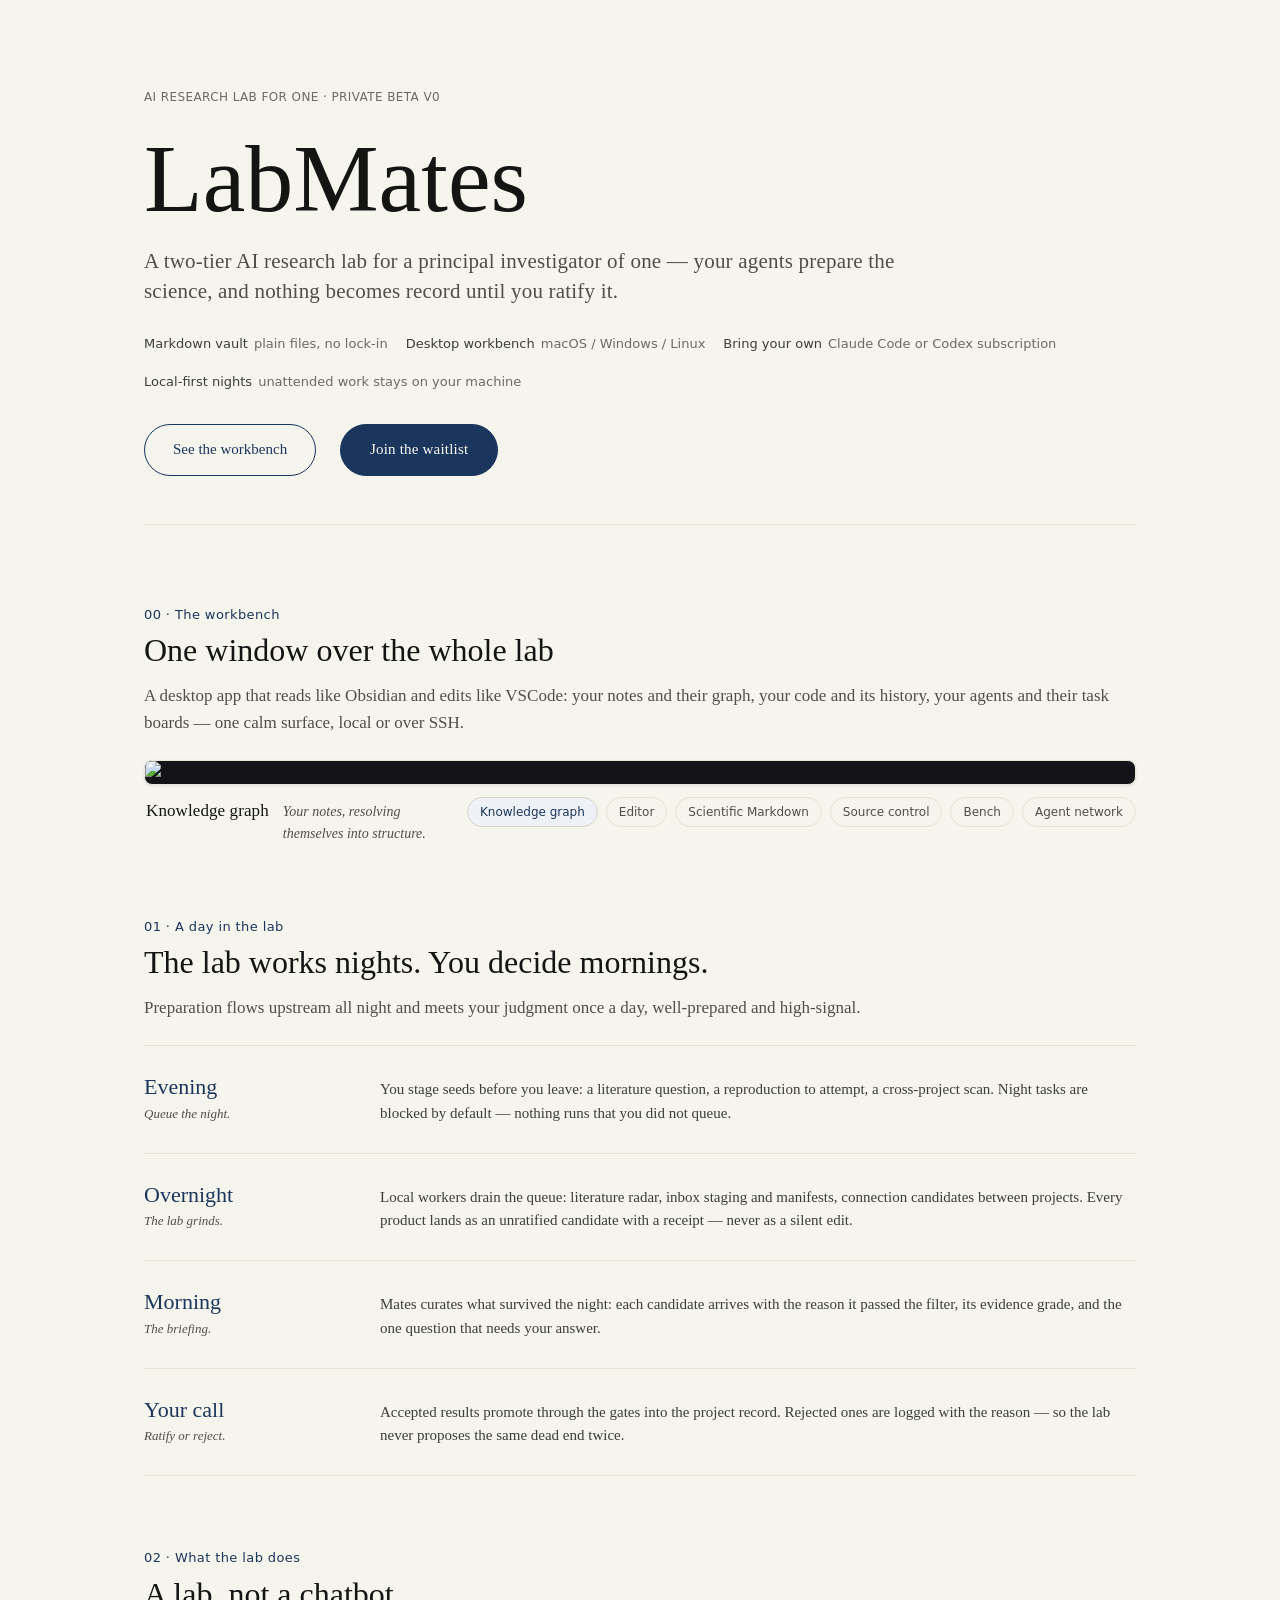
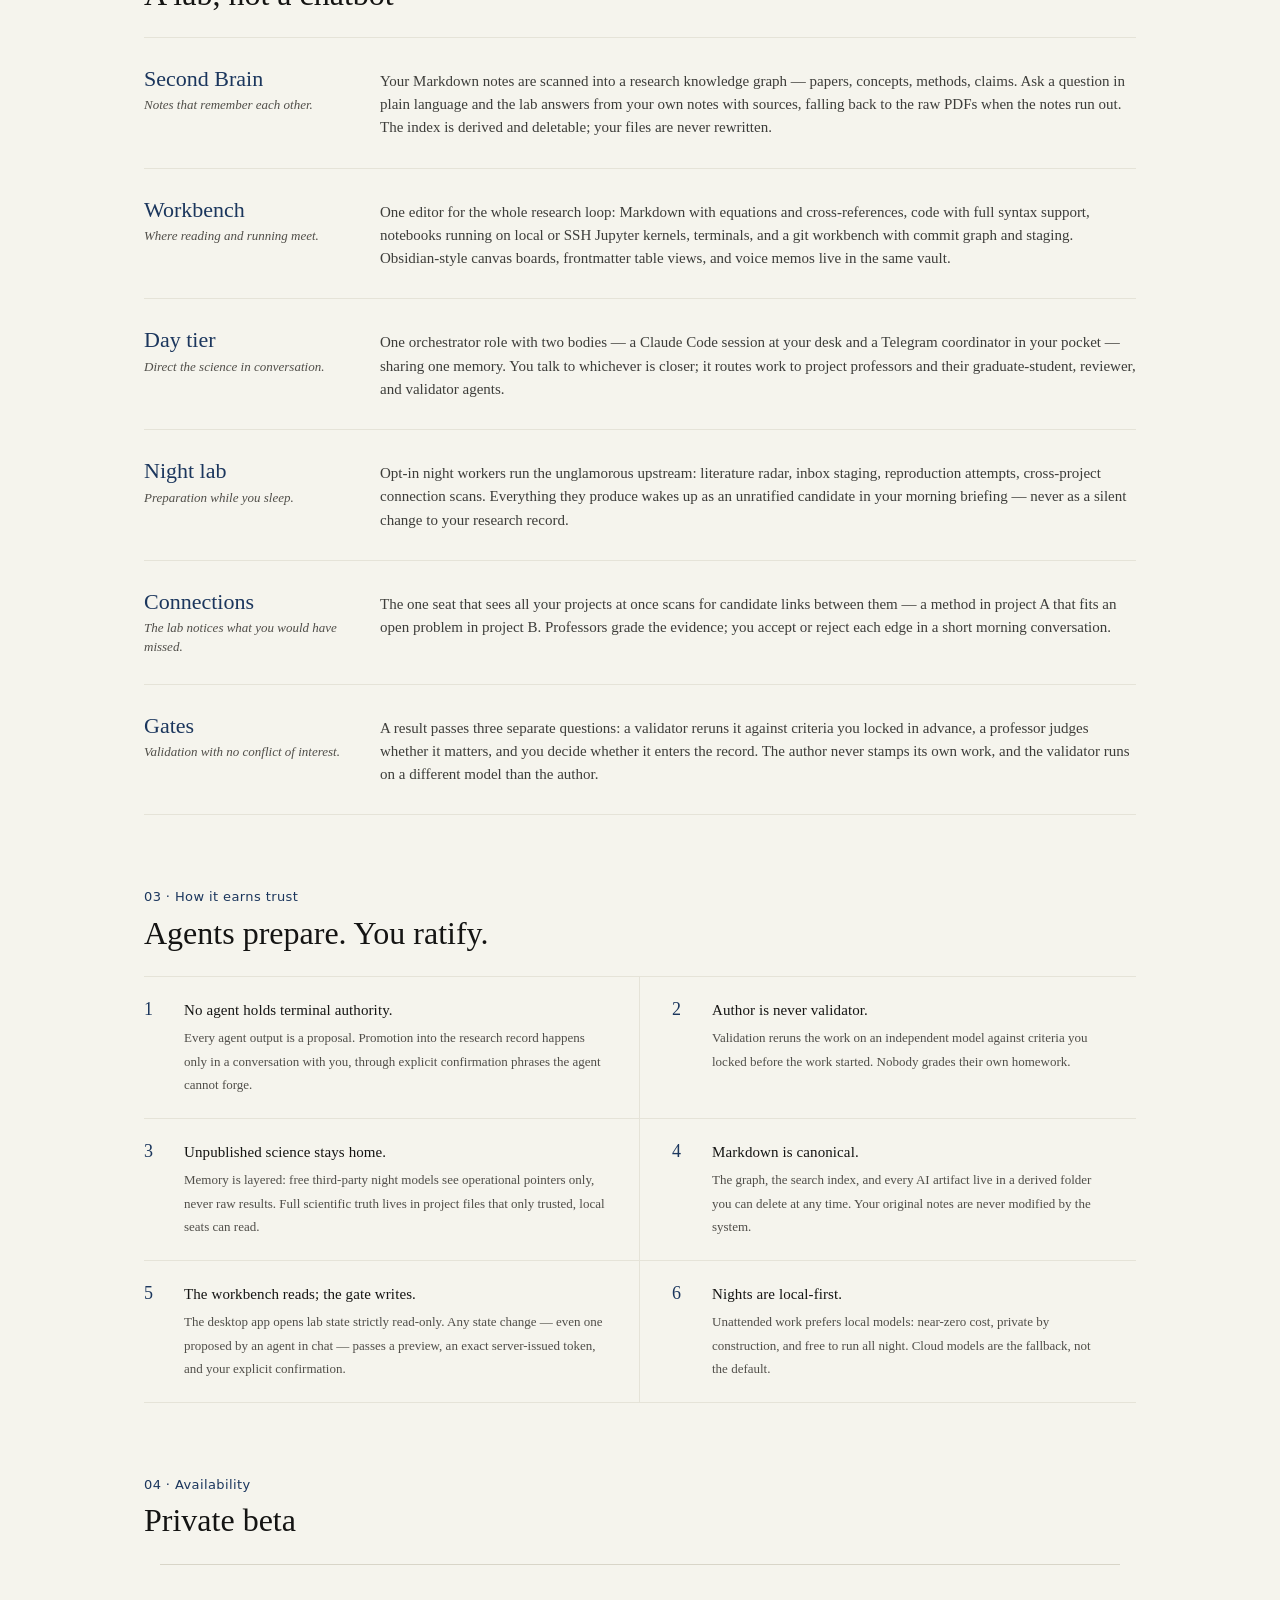
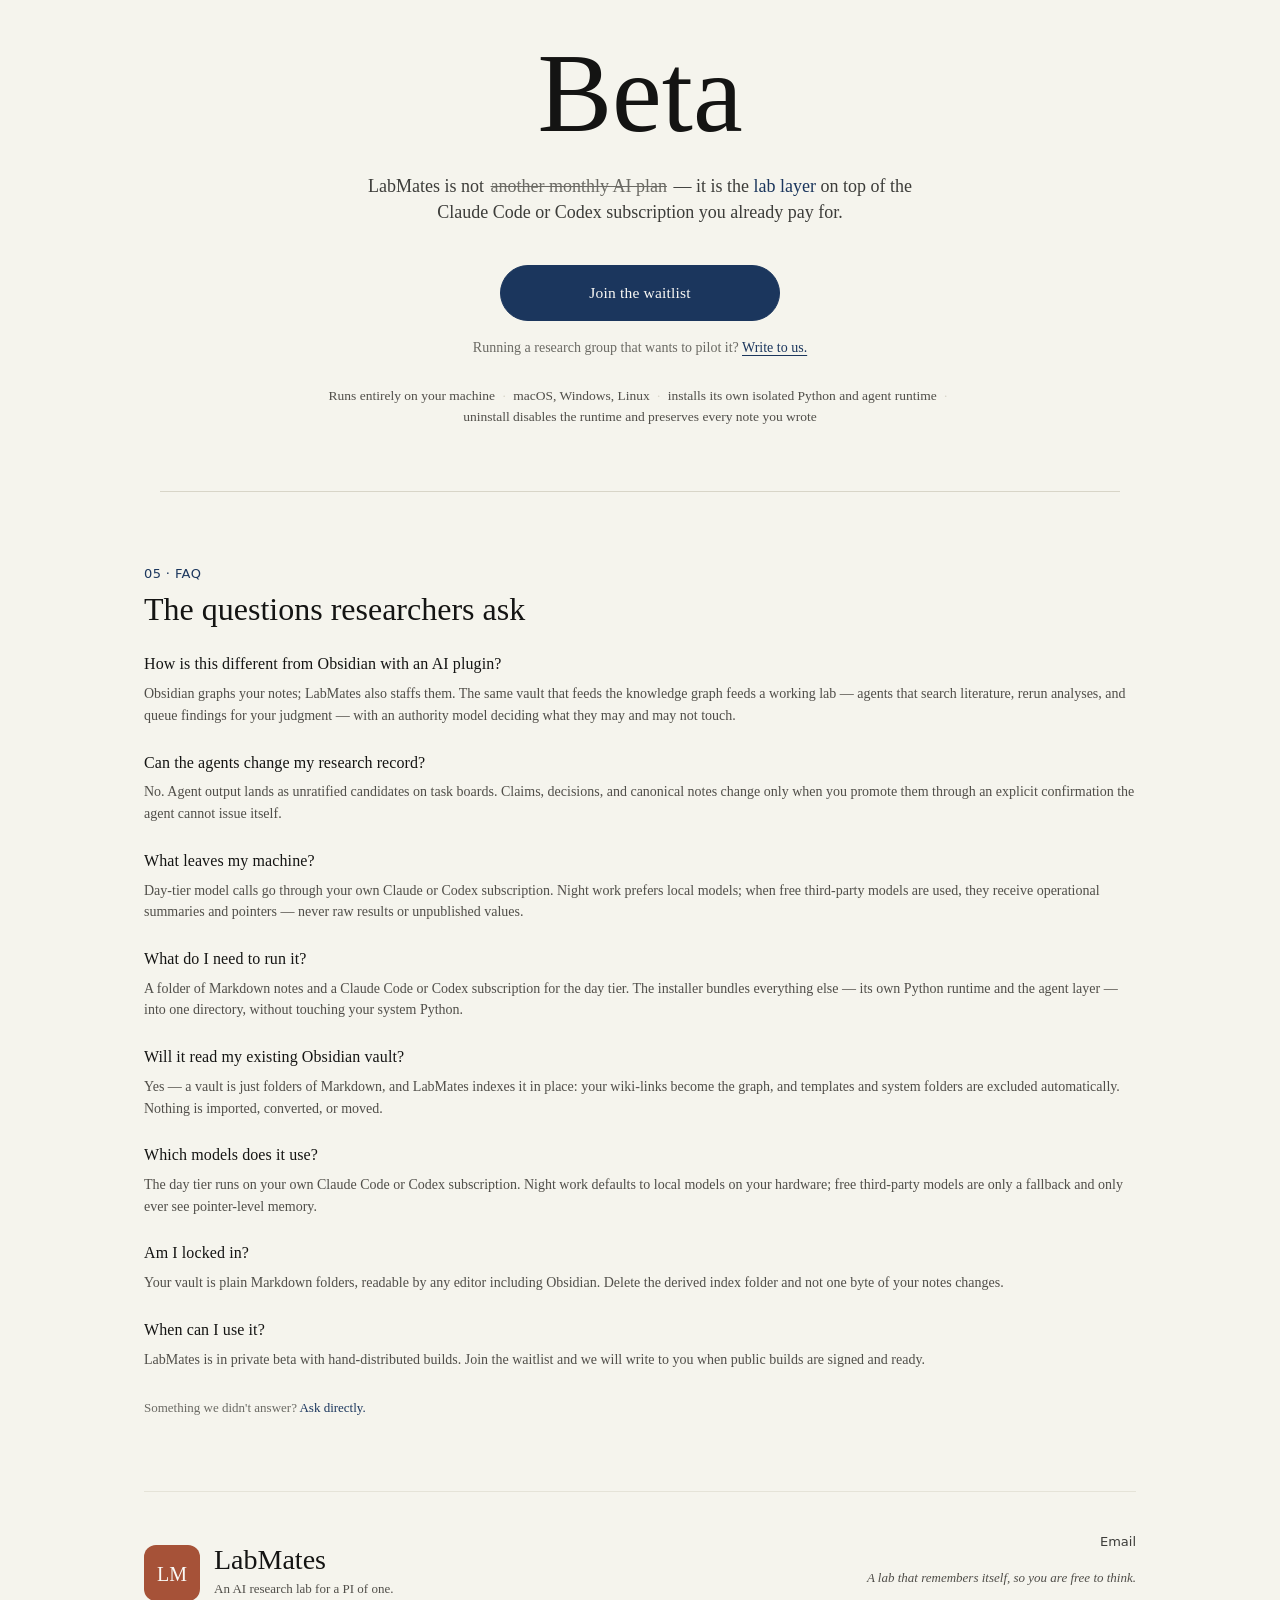
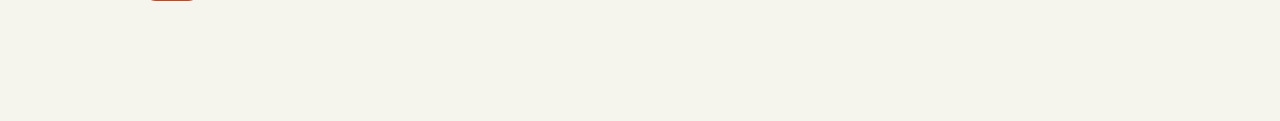
==== index.html @ 120d8f6a "add day-in-the-lab section, scientific markdown panel, FAQ pairs, llms.txt" ====
<!DOCTYPE html>
<!-- ==================================================================
     LANDING PAGE · English · parchment design system
     LabMates — AI research lab for a PI of one · private beta waitlist
     Sections: Hero · Gallery · Features · Principles · Availability · FAQ · Footer
     Static file. Deployed via GitHub Pages from the public repo
     kisbi3/labmates-site (see site/README.md for the sync commands).
     ================================================================== -->
<html lang="en">
<head>
<meta charset="utf-8">
<title>LabMates · An AI research lab for a PI of one</title>
<meta name="viewport" content="width=device-width, initial-scale=1">
<meta name="description" content="LabMates turns your Markdown notes into a research knowledge graph and staffs it with AI labmates — agents prepare the science day and night, and nothing becomes record until you ratify it.">
<meta property="og:title" content="LabMates · An AI research lab for a PI of one">
<meta property="og:description" content="Your notes become a knowledge graph; AI agents prepare literature, connections, and reproductions overnight. You ratify what counts.">
<meta property="og:type" content="website">
<meta property="og:url" content="https://kisbi3.github.io/labmates-site/">
<meta property="og:image" content="https://kisbi3.github.io/labmates-site/assets/graph.png">
<link rel="canonical" href="https://kisbi3.github.io/labmates-site/">
<link rel="alternate" type="text/plain" href="https://kisbi3.github.io/labmates-site/llms.txt">
<meta name="twitter:card" content="summary_large_image">
<meta name="twitter:image" content="https://kisbi3.github.io/labmates-site/assets/graph.png">
<meta name="twitter:title" content="LabMates · An AI research lab for a PI of one">
<meta name="twitter:description" content="Your notes become a knowledge graph; AI agents prepare literature, connections, and reproductions overnight. You ratify what counts.">
<link rel="icon" type="image/svg+xml" href="data:image/svg+xml,%3Csvg xmlns='http://www.w3.org/2000/svg' viewBox='0 0 32 32'%3E%3Crect width='32' height='32' rx='7' fill='%23A65238'/%3E%3Ctext x='16' y='21.5' font-family='Georgia,serif' font-size='13' fill='%23faf9f5' text-anchor='middle'%3ELM%3C/text%3E%3C/svg%3E">
<script type="application/ld+json">
{
  "@context": "https://schema.org",
  "@type": "SoftwareApplication",
  "name": "LabMates",
  "applicationCategory": "ResearchApplication",
  "operatingSystem": "macOS, Windows, Linux",
  "description": "A two-tier AI research lab for a single principal investigator: a Markdown research knowledge graph, a desktop workbench, and day/night agent tiers whose output stays unratified until the PI promotes it."
}
</script>
<style>
/* ========== Tokens ========== */

:root {
  --parchment:    #f5f4ed;
  --ivory:        #faf9f5;
  --warm-sand:    #e8e6dc;

  --brand:        #1B365D;
  --brand-light:  #2D5A8A;
  --brand-tint:   #EEF2F7;

  --near-black:   #141413;
  --dark-warm:    #3d3d3a;
  --olive:        #504e49;
  --stone:        #6b6a64;

  --border:       #e8e6dc;
  --border-soft:  #e5e3d8;
  --line:         #d8d5c8;

  --serif: Charter, Georgia, Palatino,
           "Times New Roman", serif;
  --sans:  var(--serif);
  --mono:  "JetBrains Mono", "Fira Code", "SF Mono",
           Consolas, Monaco, monospace;
  --latin-ui: system-ui, -apple-system, "Segoe UI", sans-serif;

  --shot-bg: #141318;
}

* { box-sizing: border-box; }
html, body { margin: 0; padding: 0; }

body {
  background: var(--parchment);
  color: var(--near-black);
  font-family: var(--serif);
  font-size: 15px;
  line-height: 1.55;
  letter-spacing: 0;
  -webkit-font-smoothing: antialiased;
  -moz-osx-font-smoothing: grayscale;
}

a {
  color: var(--brand);
  text-decoration: none;
  transition: color 0.15s;
}
a:hover { color: var(--brand-light); }

.page {
  max-width: 1120px;
  margin: 0 auto;
  padding: 88px 64px 120px;
}

/* ========== Buttons ========== */

.btn-primary {
  display: inline-flex;
  align-items: center;
  justify-content: center;
  gap: 8px;
  background: var(--brand);
  color: var(--ivory);
  font-family: var(--serif);
  font-weight: 500;
  font-size: 15px;
  letter-spacing: 0.2px;
  padding: 13px 28px;
  border-radius: 999px;
  border: 1.5px solid var(--brand);
  transition: background 0.15s, border-color 0.15s, transform 0.15s;
  cursor: pointer;
  min-width: 158px;
}
.btn-primary:hover {
  background: var(--brand-light);
  border-color: var(--brand-light);
  color: var(--ivory);
  transform: translateY(-1px);
}

.btn-ghost {
  display: inline-flex;
  align-items: center;
  justify-content: center;
  gap: 6px;
  font-family: var(--serif);
  font-weight: 500;
  font-size: 15px;
  color: var(--brand);
  background: transparent;
  padding: 13px 28px;
  border-radius: 999px;
  border: 1.5px solid var(--brand);
  transition: background 0.15s, color 0.15s, transform 0.15s;
  cursor: pointer;
  min-width: 158px;
}
.btn-ghost:hover {
  background: var(--brand-tint);
  color: var(--brand);
  transform: translateY(-1px);
}

/* ========== Hero ========== */

.hero {
  padding-bottom: 48px;
  border-bottom: 1px solid var(--border-soft);
  margin-bottom: 80px;
}
.eyebrow {
  display: flex;
  justify-content: space-between;
  align-items: center;
  gap: 8px;
  font-family: var(--latin-ui);
  font-size: 12px;
  font-weight: 500;
  letter-spacing: 0.4px;
  text-transform: uppercase;
  color: var(--stone);
  margin: 0 0 22px;
}
.version-link {
  color: var(--brand);
  font-weight: 600;
}
.version-link:hover { color: var(--brand-light); }

.hero-links {
  display: flex;
  gap: 12px;
  align-items: center;
}
.hero-links a {
  color: var(--stone);
  display: flex;
  align-items: center;
}
.hero-links a:hover { color: var(--dark-warm); }

.hero h1 {
  font-family: var(--serif);
  font-weight: 500;
  font-size: 96px;
  line-height: 1.05;
  letter-spacing: 0;
  margin: 0 0 18px;
  color: var(--near-black);
  opacity: 0;
  transform: translateY(10px);
  filter: blur(6px);
  animation: hero-rise 900ms cubic-bezier(0.16, 1, 0.3, 1) 120ms forwards;
}
@keyframes hero-rise {
  to { opacity: 1; transform: translateY(0); filter: blur(0); }
}

.hero .tagline {
  font-family: var(--serif);
  font-weight: 400;
  font-size: 21px;
  line-height: 1.4;
  color: var(--olive);
  letter-spacing: 0.2px;
  margin: 0 0 28px;
  max-width: 820px;
}

.hero-tokens {
  display: flex;
  flex-wrap: wrap;
  gap: 18px;
  margin: 0 0 32px;
  font-family: var(--latin-ui);
  font-size: 13px;
  color: var(--stone);
}
.hero-tokens span {
  display: inline-flex;
  gap: 6px;
  align-items: baseline;
}
.hero-tokens b {
  color: var(--dark-warm);
  font-weight: 500;
}

.hero-cta {
  display: flex;
  align-items: center;
  gap: 24px;
  margin-top: 4px;
}

/* ========== Section primitives ========== */

section { margin-bottom: 72px; }
.section-head { margin-bottom: 24px; }
.section-num {
  font-family: var(--latin-ui);
  font-weight: 400;
  font-size: 13px;
  color: var(--brand);
  letter-spacing: 0.4px;
  margin: 0 0 6px;
}
.section-title {
  font-family: var(--serif);
  font-weight: 500;
  font-size: 32px;
  line-height: 1.2;
  color: var(--near-black);
  margin: 0;
  letter-spacing: 0;
}
.section-lede {
  font-family: var(--serif);
  font-weight: 400;
  font-size: 17px;
  line-height: 1.55;
  color: var(--olive);
  margin: 14px 0 0;
}
.section-versus {
  font-family: var(--serif);
  font-size: 14px;
  color: var(--stone);
  margin: 14px 0 0;
  letter-spacing: 0.1px;
  line-height: 1.55;
}
.section-versus b {
  color: var(--brand);
  font-weight: 500;
}

/* ========== Gallery (interactive screenshot carousel) ========== */

.gallery {
  --enter-from-x: 44px;
  --exit-to-x: -34px;
  --sweep-angle: 100deg;
  --sweep-from: -45%;
  --sweep-to: 65%;
  --caption-shift: -2px;
  display: grid;
  grid-template-columns: minmax(0, 1fr) auto;
  column-gap: 24px;
  align-items: baseline;
  margin: 0;
  padding: 0;
}
.gallery[data-direction="prev"] {
  --enter-from-x: -44px;
  --exit-to-x: 34px;
  --sweep-angle: 260deg;
  --sweep-from: 65%;
  --sweep-to: -45%;
  --caption-shift: 2px;
}

.gallery-frame {
  grid-column: 1 / -1;
  position: relative;
  background: var(--shot-bg);
  border: 1px solid var(--border);
  border-radius: 8px;
  overflow: hidden;
  box-shadow: 0 1px 3px rgba(20, 19, 19, 0.10);
  cursor: ew-resize;
}
.gallery-frame::after {
  content: "";
  position: absolute;
  inset: 0;
  z-index: 4;
  pointer-events: none;
  background: linear-gradient(
    var(--sweep-angle),
    rgba(245, 244, 237, 0) 32%,
    rgba(245, 244, 237, 0.16) 50%,
    rgba(245, 244, 237, 0) 68%
  );
  opacity: 0;
  transform: translate3d(var(--sweep-from), 0, 0);
  transition:
    opacity 540ms ease,
    transform 920ms cubic-bezier(0.22, 1, 0.36, 1);
}
.gallery.is-switching .gallery-frame::after {
  opacity: 1;
  transform: translate3d(var(--sweep-to), 0, 0);
}
.gallery-panel {
  position: absolute;
  inset: 0;
  margin: 0;
  opacity: 0;
  visibility: hidden;
  z-index: 1;
  transform: translate3d(var(--enter-from-x), 0, 0) scale(0.985);
  transition:
    opacity 620ms cubic-bezier(0.22, 1, 0.36, 1),
    transform 880ms cubic-bezier(0.22, 1, 0.36, 1),
    visibility 620ms;
  will-change: opacity, transform;
}
.gallery-panel.is-active {
  opacity: 1;
  visibility: visible;
  position: relative;
  z-index: 2;
  transform: translate3d(0, 0, 0) scale(1);
}
.gallery-panel.was-active {
  opacity: 0;
  visibility: visible;
  position: absolute;
  inset: 0;
  z-index: 3;
  transform: translate3d(var(--exit-to-x), 0, 0) scale(0.985);
  pointer-events: none;
}
.gallery-panel img {
  width: 100%;
  height: auto;
  display: block;
}

.gallery-caption {
  grid-column: 1;
  grid-row: 2;
  min-height: 48px;
  padding: 12px 2px 0;
  display: flex;
  align-items: baseline;
  gap: 14px;
  transition: opacity 420ms ease, transform 520ms cubic-bezier(0.22, 1, 0.36, 1);
}
.gallery.is-switching .gallery-caption {
  opacity: 0.72;
  transform: translate3d(var(--caption-shift), 0, 0);
}
.gallery-caption .title {
  font-family: var(--serif);
  font-weight: 500;
  font-size: 17px;
  color: var(--near-black);
  margin: 0;
  letter-spacing: 0.1px;
  flex: 0 0 auto;
}
.gallery-caption .line {
  font-family: var(--serif);
  font-size: 14px;
  color: var(--olive);
  font-style: italic;
  margin: 0;
}

.gallery-tabs {
  grid-column: 2;
  grid-row: 2;
  display: flex;
  gap: 8px;
  flex-wrap: wrap;
  margin-top: 12px;
  justify-content: flex-end;
}
.gallery-tabs button {
  appearance: none;
  border: 1px solid var(--border-soft);
  border-radius: 999px;
  background: transparent;
  color: var(--olive);
  font-family: var(--latin-ui);
  font-size: 12px;
  line-height: 1;
  padding: 8px 12px;
  cursor: pointer;
  transition: color 0.18s ease, border-color 0.18s ease, background 0.18s ease;
}
.gallery-tabs button:hover {
  color: var(--brand);
  border-color: var(--line);
}
.gallery-tabs button.is-active {
  color: var(--brand);
  background: var(--brand-tint);
  border-color: var(--line);
}

/* ========== Features (two-column definition list) ========== */

.features {
  list-style: none;
  margin: 0;
  padding: 0;
  border-top: 1px solid var(--border-soft);
}
.features li {
  display: grid;
  grid-template-columns: 200px 1fr;
  column-gap: 36px;
  padding: 28px 0;
  border-bottom: 1px solid var(--border-soft);
  align-items: baseline;
}
.features .name {
  font-family: var(--serif);
  font-weight: 500;
  font-size: 22px;
  color: var(--brand);
  margin: 0;
  line-height: 1.2;
}
.features .name small {
  display: block;
  margin-top: 4px;
  font-family: var(--serif);
  font-size: 13px;
  color: var(--olive);
  font-weight: 400;
  font-style: italic;
  line-height: 1.4;
  letter-spacing: 0;
}
.features .what {
  font-family: var(--serif);
  font-size: 15px;
  line-height: 1.55;
  color: var(--dark-warm);
  margin: 0;
}

/* ========== Principles (2-column numbered grid) ========== */

.principles {
  list-style: none;
  margin: 0;
  padding: 0;
  display: grid;
  grid-template-columns: repeat(2, 1fr);
  gap: 0;
  border-top: 1px solid var(--border-soft);
}
.principles li {
  display: grid;
  grid-template-columns: 32px 1fr;
  gap: 8px;
  padding: 22px 28px 22px 0;
  border-bottom: 1px solid var(--border-soft);
  align-items: baseline;
}
.principles li:nth-child(odd) {
  padding-right: 32px;
  border-right: 1px solid var(--border-soft);
}
.principles li:nth-child(even) { padding-left: 32px; }
.principles li:last-child:nth-child(odd) {
  grid-column: 1 / -1;
  border-right: none;
  padding-right: 0;
}
.principles .n {
  font-family: var(--serif);
  font-weight: 500;
  font-size: 18px;
  color: var(--brand);
  line-height: 1;
}
.principles .body b {
  display: block;
  font-family: var(--serif);
  font-weight: 500;
  font-size: 15px;
  color: var(--near-black);
  margin-bottom: 4px;
  letter-spacing: 0.1px;
}
.principles .body span {
  font-size: 13px;
  color: var(--olive);
  line-height: 1.5;
  font-weight: 400;
}

/* ========== Manifesto (brand philosophy paragraph) ========== */

.manifesto {
  font-family: var(--serif);
  font-size: 20px;
  line-height: 1.55;
  letter-spacing: 0.05em;
  color: var(--near-black);
  margin: 0 0 28px;
  font-weight: 400;
}
.manifesto em {
  color: var(--brand);
  font-style: normal;
}

/* ========== Code block (install instructions) ========== */

pre.code {
  background: var(--ivory);
  border: 1px solid var(--border);
  border-radius: 6px;
  padding: 18px 22px;
  font-family: var(--mono);
  font-size: 13.5px;
  line-height: 1.55;
  font-variant-numeric: lining-nums tabular-nums;
  color: var(--near-black);
  overflow-x: auto;
  margin: 0;
}
pre.code .c { color: var(--stone); }
pre.code .k { color: var(--brand); }

/* ========== Metrics (key numbers) ========== */

.metrics {
  display: flex;
  gap: 32px;
  flex-wrap: wrap;
}
.metric {
  display: flex;
  flex-direction: column;
  gap: 4px;
}
.metric-value {
  font-family: var(--serif);
  font-weight: 500;
  font-size: 36px;
  line-height: 1;
  color: var(--near-black);
  font-variant-numeric: lining-nums tabular-nums;
}
.metric-label {
  font-family: var(--latin-ui);
  font-size: 13px;
  color: var(--stone);
}

/* ========== Demo card grid (static showcase) ========== */

.demo-grid {
  display: grid;
  grid-template-columns: repeat(auto-fill, minmax(240px, 1fr));
  gap: 18px;
}
.demo-card {
  border: 1px solid var(--border);
  border-radius: 8px;
  overflow: hidden;
  background: var(--ivory);
  transition: box-shadow 0.2s;
}
.demo-card:hover {
  box-shadow: 0 4px 24px rgba(0,0,0,0.05);
}
.demo-card img {
  width: 100%;
  height: auto;
  display: block;
  border-bottom: 1px solid var(--border);
}
.demo-card .demo-title {
  font-family: var(--serif);
  font-weight: 500;
  font-size: 15px;
  color: var(--near-black);
  margin: 12px 14px 4px;
}
.demo-card .demo-desc {
  font-size: 12px;
  color: var(--olive);
  margin: 0 14px 14px;
  line-height: 1.4;
}

/* ========== Pricing ========== */

.price-card {
  max-width: 960px;
  margin: 0 auto;
  padding: 72px 32px 64px;
  display: flex;
  flex-direction: column;
  align-items: center;
  text-align: center;
  border-top: 1px solid var(--line);
  border-bottom: 1px solid var(--line);
}
.price-amount {
  font-family: var(--serif);
  font-weight: 500;
  font-size: 112px;
  line-height: 1;
  color: var(--near-black);
  margin: 0 0 24px;
  letter-spacing: 0;
}
.price-vs {
  font-family: var(--serif);
  font-size: 18px;
  color: var(--dark-warm);
  margin: 0 0 40px;
  line-height: 1.45;
  max-width: 580px;
}
.price-vs s {
  color: var(--stone);
  text-decoration-thickness: 1px;
  text-decoration-color: var(--stone);
  margin: 0 2px;
}
.price-vs .hl {
  color: var(--brand);
  font-weight: 500;
}
.price-card .btn-primary {
  min-width: 280px;
  padding: 15px 28px;
  font-size: 15.5px;
  justify-content: center;
}
.price-trial {
  font-family: var(--serif);
  font-size: 14px;
  color: var(--stone);
  margin: 16px 0 0;
}
.price-trial a {
  color: var(--brand);
  text-decoration: underline;
  text-underline-offset: 3px;
  text-decoration-thickness: 1px;
}
.price-trial a:hover { color: var(--brand-light); }
.price-terms {
  font-family: var(--serif);
  font-size: 13.5px;
  color: var(--olive);
  margin: 28px 0 0;
  max-width: 640px;
  line-height: 1.5;
  text-align: center;
}
.price-terms .sep {
  color: var(--line);
  margin: 0 4px;
}

/* ========== FAQ ========== */

.faq-pair { margin-bottom: 24px; }
.faq-pair:last-child { margin-bottom: 0; }
.faq dt {
  font-family: var(--serif);
  font-weight: 500;
  font-size: 16px;
  color: var(--near-black);
  margin: 0 0 6px;
  letter-spacing: 0.1px;
}
.faq dd {
  font-family: var(--serif);
  font-size: 14px;
  line-height: 1.55;
  color: var(--olive);
  margin: 0;
}
.faq code {
  font-family: var(--mono);
  font-size: 12px;
  color: var(--brand);
  background: var(--brand-tint);
  padding: 1px 6px;
  border-radius: 3px;
}
.faq-tail {
  font-family: var(--serif);
  font-size: 13px;
  color: var(--stone);
  margin: 28px 0 0;
}
.faq-tail a { color: var(--brand); }

/* ========== Footer ========== */

footer.foot {
  margin-top: 56px;
  padding-top: 40px;
  border-top: 1px solid var(--border-soft);
  display: flex;
  justify-content: space-between;
  align-items: flex-end;
  gap: 48px;
  font-family: var(--serif);
  font-size: 13px;
  color: var(--stone);
}
.foot .mark {
  display: grid;
  grid-template-columns: 56px auto;
  grid-template-rows: auto auto;
  column-gap: 14px;
  align-items: start;
}
.foot .mark img {
  grid-row: 1 / span 2;
  width: 56px;
  height: 56px;
  flex-shrink: 0;
  border-radius: 8px;
  object-fit: cover;
}
.foot .mark .wm-name {
  font-family: var(--serif);
  font-weight: 500;
  font-size: 28px;
  color: var(--near-black);
  line-height: 1.1;
  letter-spacing: 0;
}
.foot .mark .wm-line {
  font-size: 13px;
  color: var(--olive);
  margin-top: 2px;
}
.foot .colophon {
  text-align: right;
  max-width: 480px;
}
.foot .colophon .links {
  font-family: var(--latin-ui);
  color: var(--dark-warm);
  margin-bottom: 16px;
  line-height: 1.55;
}
.foot .colophon .links a {
  color: var(--dark-warm);
}
.foot .colophon .links a:hover { color: var(--brand); }
.foot .colophon .ethos {
  color: var(--olive);
  font-style: italic;
  line-height: 1.55;
  max-width: 360px;
  margin-left: auto;
}

/* ========== Print ========== */

@media print {
  body { background: #f5f4ed; -webkit-print-color-adjust: exact; print-color-adjust: exact; }
  .page { padding: 0; max-width: 100%; }
  section { page-break-inside: auto; margin-bottom: 36px; }
  .hero, .section-head, .demo-card, .price-card, blockquote, pre { break-inside: avoid; page-break-inside: avoid; }
  .gallery-frame::after { display: none; }
}

/* ========== Responsive ========== */

@media (max-width: 880px) {
  .page { padding: 64px 32px 80px; }
  .hero { margin-bottom: 56px; padding-bottom: 32px; }
  .hero h1 { font-size: 64px; letter-spacing: 0; }
  .hero .tagline { font-size: 18px; }

  section { margin-bottom: 56px; }
  .section-title { font-size: 26px; }

  .gallery { grid-template-columns: 1fr; }
  .gallery-caption,
  .gallery-tabs { grid-column: 1; grid-row: auto; }
  .gallery-tabs { gap: 6px; justify-content: flex-start; }
  .gallery-tabs button { padding: 8px 10px; }

  .features li {
    grid-template-columns: 1fr;
    row-gap: 8px;
    padding: 22px 0;
  }

  .principles { grid-template-columns: 1fr; }
  .principles li:nth-child(odd) { border-right: none; padding-right: 0; }
  .principles li:nth-child(even) { padding-left: 0; }

  .price-card { padding: 48px 16px 40px; }
  .price-amount { font-size: 72px; letter-spacing: 0; margin-bottom: 18px; }
  .price-vs { font-size: 16px; margin-bottom: 32px; }
  .price-card .btn-primary { min-width: 240px; }
  .price-terms { font-size: 12.5px; line-height: 1.5; margin-top: 24px; }

  .foot {
    flex-direction: column;
    align-items: flex-start;
    gap: 32px;
    padding-top: 32px;
    margin-top: 48px;
  }
  .foot .colophon { text-align: left; max-width: 100%; }
  .foot .colophon .ethos { margin-left: 0; }
  .foot { align-items: flex-start; }
}

@media (max-width: 480px) {
  .hero h1 { font-size: 56px; }
  .hero .tagline { font-size: 17px; }
  .hero-cta { flex-direction: row; align-items: center; gap: 12px; }
  .btn-primary,
  .btn-ghost { min-width: 0; flex: 1; padding: 13px 16px; justify-content: center; }
  .gallery-caption {
    min-height: auto;
    flex-direction: column;
    align-items: flex-start;
    gap: 4px;
  }
}

@media (prefers-reduced-motion: reduce) {
  .hero h1 { animation: none; opacity: 1; transform: none; filter: none; }
  .gallery-frame::after { display: none; }
  .gallery-panel,
  .gallery-caption { transition: none; transform: none; }
}
</style>
</head>
<body>
<main class="page">

  <!-- ============ Hero ============ -->
  <header class="hero">
    <div class="eyebrow">
      <span>AI research lab for one · Private beta v0</span>
      <span class="hero-links">
      </span>
    </div>

    <h1>LabMates</h1>

    <p class="tagline">A two-tier AI research lab for a principal investigator of one — your agents prepare the science, and nothing becomes record until you ratify it.</p>

    <div class="hero-tokens">
      <span><b>Markdown vault</b> plain files, no lock-in</span>
      <span><b>Desktop workbench</b> macOS / Windows / Linux</span>
      <span><b>Bring your own</b> Claude Code or Codex subscription</span>
      <span><b>Local-first nights</b> unattended work stays on your machine</span>
    </div>

    <div class="hero-cta">
      <a class="btn-ghost" href="#workbench">See the workbench</a>
      <a class="btn-primary" href="mailto:kisbi3@naver.com?subject=LabMates%20waitlist">Join the waitlist</a>
    </div>
  </header>

  <!-- ============ 00 · Gallery ============ -->
  <section id="workbench">
    <div class="section-head">
      <p class="section-num">00 · The workbench</p>
      <h2 class="section-title">One window over the whole lab</h2>
      <p class="section-lede">A desktop app that reads like Obsidian and edits like VSCode: your notes and their graph, your code and its history, your agents and their task boards — one calm surface, local or over SSH.</p>
    </div>

    <div class="gallery" data-gallery>
      <div class="gallery-frame" aria-live="polite">
        <figure class="gallery-panel is-active" data-title="Knowledge graph" data-line="Your notes, resolving themselves into structure.">
          <img src="./assets/graph.png" alt="LabMates knowledge graph: live force-directed graph of research notes with filters and force controls" loading="eager" decoding="async">
        </figure>
        <figure class="gallery-panel" data-title="Editor" data-line="Markdown stays canonical; the prose stays yours." aria-hidden="true">
          <img src="./assets/editor.png" alt="LabMates editor: a project memory note rendered in reading mode beside the vault file tree" loading="lazy" decoding="async">
        </figure>
        <figure class="gallery-panel" data-title="Scientific Markdown" data-line="Equations numbered, references resolved — even inside tables." aria-hidden="true">
          <img src="./assets/math.png" alt="LabMates reading mode: numbered display equations, resolved cross-references, and inline math rendered inside a Markdown table" loading="lazy" decoding="async">
        </figure>
        <figure class="gallery-panel" data-title="Source control" data-line="Every result, versioned beside the note that claims it." aria-hidden="true">
          <img src="./assets/git.png" alt="LabMates source control: commit graph and staged changes beside a Python analysis file in the Monaco editor" loading="lazy" decoding="async">
        </figure>
        <figure class="gallery-panel" data-title="Bench" data-line="Every board, day and night, at a glance." aria-hidden="true">
          <img src="./assets/graph.png" alt="LabMates Bench: all-boards dashboard showing day and night kanban boards with ready, blocked, and done tasks" loading="lazy" decoding="async">
        </figure>
        <figure class="gallery-panel" data-title="Agent network" data-line="Who prepares, who reviews, who validates." aria-hidden="true">
          <img src="./assets/agents.png" alt="LabMates agent network: coordinator, professor, grad, reviewer, and validator roles connected by delegation and validation edges" loading="lazy" decoding="async">
        </figure>
      </div>
      <div class="gallery-caption">
        <p class="title" data-gallery-title></p>
        <p class="line" data-gallery-line></p>
      </div>
      <div class="gallery-tabs" aria-label="Choose a screenshot">
        <button type="button" class="is-active" aria-pressed="true">Knowledge graph</button>
        <button type="button" aria-pressed="false">Editor</button>
        <button type="button" aria-pressed="false">Scientific Markdown</button>
        <button type="button" aria-pressed="false">Source control</button>
        <button type="button" aria-pressed="false">Bench</button>
        <button type="button" aria-pressed="false">Agent network</button>
      </div>
    </div>
  </section>

  <!-- ============ 01 · A day in the lab ============ -->
  <section>
    <div class="section-head">
      <p class="section-num">01 · A day in the lab</p>
      <h2 class="section-title">The lab works nights. You decide mornings.</h2>
      <p class="section-lede">Preparation flows upstream all night and meets your judgment once a day, well-prepared and high-signal.</p>
    </div>

    <ol class="features">
      <li>
        <p class="name">Evening<small>Queue the night.</small></p>
        <p class="what">You stage seeds before you leave: a literature question, a reproduction to attempt, a cross-project scan. Night tasks are blocked by default — nothing runs that you did not queue.</p>
      </li>
      <li>
        <p class="name">Overnight<small>The lab grinds.</small></p>
        <p class="what">Local workers drain the queue: literature radar, inbox staging and manifests, connection candidates between projects. Every product lands as an unratified candidate with a receipt — never as a silent edit.</p>
      </li>
      <li>
        <p class="name">Morning<small>The briefing.</small></p>
        <p class="what">Mates curates what survived the night: each candidate arrives with the reason it passed the filter, its evidence grade, and the one question that needs your answer.</p>
      </li>
      <li>
        <p class="name">Your call<small>Ratify or reject.</small></p>
        <p class="what">Accepted results promote through the gates into the project record. Rejected ones are logged with the reason — so the lab never proposes the same dead end twice.</p>
      </li>
    </ol>
  </section>

  <!-- ============ 02 · Features ============ -->
  <section>
    <div class="section-head">
      <p class="section-num">02 · What the lab does</p>
      <h2 class="section-title">A lab, not a chatbot</h2>
    </div>

    <ol class="features">
      <li>
        <p class="name">Second Brain<small>Notes that remember each other.</small></p>
        <p class="what">Your Markdown notes are scanned into a research knowledge graph — papers, concepts, methods, claims. Ask a question in plain language and the lab answers from your own notes with sources, falling back to the raw PDFs when the notes run out. The index is derived and deletable; your files are never rewritten.</p>
      </li>
      <li>
        <p class="name">Workbench<small>Where reading and running meet.</small></p>
        <p class="what">One editor for the whole research loop: Markdown with equations and cross-references, code with full syntax support, notebooks running on local or SSH Jupyter kernels, terminals, and a git workbench with commit graph and staging. Obsidian-style canvas boards, frontmatter table views, and voice memos live in the same vault.</p>
      </li>
      <li>
        <p class="name">Day tier<small>Direct the science in conversation.</small></p>
        <p class="what">One orchestrator role with two bodies — a Claude Code session at your desk and a Telegram coordinator in your pocket — sharing one memory. You talk to whichever is closer; it routes work to project professors and their graduate-student, reviewer, and validator agents.</p>
      </li>
      <li>
        <p class="name">Night lab<small>Preparation while you sleep.</small></p>
        <p class="what">Opt-in night workers run the unglamorous upstream: literature radar, inbox staging, reproduction attempts, cross-project connection scans. Everything they produce wakes up as an unratified candidate in your morning briefing — never as a silent change to your research record.</p>
      </li>
      <li>
        <p class="name">Connections<small>The lab notices what you would have missed.</small></p>
        <p class="what">The one seat that sees all your projects at once scans for candidate links between them — a method in project A that fits an open problem in project B. Professors grade the evidence; you accept or reject each edge in a short morning conversation.</p>
      </li>
      <li>
        <p class="name">Gates<small>Validation with no conflict of interest.</small></p>
        <p class="what">A result passes three separate questions: a validator reruns it against criteria you locked in advance, a professor judges whether it matters, and you decide whether it enters the record. The author never stamps its own work, and the validator runs on a different model than the author.</p>
      </li>
    </ol>
  </section>

  <!-- ============ 03 · Principles ============ -->
  <section>
    <div class="section-head">
      <p class="section-num">03 · How it earns trust</p>
      <h2 class="section-title">Agents prepare. You ratify.</h2>
    </div>

    <ol class="principles">
      <li>
        <span class="n">1</span>
        <span class="body"><b>No agent holds terminal authority.</b><span>Every agent output is a proposal. Promotion into the research record happens only in a conversation with you, through explicit confirmation phrases the agent cannot forge.</span></span>
      </li>
      <li>
        <span class="n">2</span>
        <span class="body"><b>Author is never validator.</b><span>Validation reruns the work on an independent model against criteria you locked before the work started. Nobody grades their own homework.</span></span>
      </li>
      <li>
        <span class="n">3</span>
        <span class="body"><b>Unpublished science stays home.</b><span>Memory is layered: free third-party night models see operational pointers only, never raw results. Full scientific truth lives in project files that only trusted, local seats can read.</span></span>
      </li>
      <li>
        <span class="n">4</span>
        <span class="body"><b>Markdown is canonical.</b><span>The graph, the search index, and every AI artifact live in a derived folder you can delete at any time. Your original notes are never modified by the system.</span></span>
      </li>
      <li>
        <span class="n">5</span>
        <span class="body"><b>The workbench reads; the gate writes.</b><span>The desktop app opens lab state strictly read-only. Any state change — even one proposed by an agent in chat — passes a preview, an exact server-issued token, and your explicit confirmation.</span></span>
      </li>
      <li>
        <span class="n">6</span>
        <span class="body"><b>Nights are local-first.</b><span>Unattended work prefers local models: near-zero cost, private by construction, and free to run all night. Cloud models are the fallback, not the default.</span></span>
      </li>
    </ol>
  </section>

  <!-- ============ 04 · Availability ============ -->
  <section>
    <div class="section-head">
      <p class="section-num">04 · Availability</p>
      <h2 class="section-title">Private beta</h2>
    </div>

    <div class="price-card">
      <p class="price-amount">Beta</p>
      <p class="price-vs">LabMates is not <s>another monthly AI plan</s> — it is the <span class="hl">lab layer</span> on top of the Claude Code or Codex subscription you already pay for.</p>
      <a class="btn-primary" href="mailto:kisbi3@naver.com?subject=LabMates%20waitlist">Join the waitlist</a>
      <p class="price-trial">Running a research group that wants to pilot it? <a href="mailto:kisbi3@naver.com?subject=LabMates%20pilot">Write to us.</a></p>
      <p class="price-terms">Runs entirely on your machine <span class="sep">·</span> macOS, Windows, Linux <span class="sep">·</span> installs its own isolated Python and agent runtime <span class="sep">·</span> uninstall disables the runtime and preserves every note you wrote</p>
    </div>
  </section>

  <!-- ============ 05 · FAQ ============ -->
  <section>
    <div class="section-head">
      <p class="section-num">05 · FAQ</p>
      <h2 class="section-title">The questions researchers ask</h2>
    </div>

    <dl class="faq">
      <div class="faq-pair">
        <dt>How is this different from Obsidian with an AI plugin?</dt>
        <dd>Obsidian graphs your notes; LabMates also staffs them. The same vault that feeds the knowledge graph feeds a working lab — agents that search literature, rerun analyses, and queue findings for your judgment — with an authority model deciding what they may and may not touch.</dd>
      </div>
      <div class="faq-pair">
        <dt>Can the agents change my research record?</dt>
        <dd>No. Agent output lands as unratified candidates on task boards. Claims, decisions, and canonical notes change only when you promote them through an explicit confirmation the agent cannot issue itself.</dd>
      </div>
      <div class="faq-pair">
        <dt>What leaves my machine?</dt>
        <dd>Day-tier model calls go through your own Claude or Codex subscription. Night work prefers local models; when free third-party models are used, they receive operational summaries and pointers — never raw results or unpublished values.</dd>
      </div>
      <div class="faq-pair">
        <dt>What do I need to run it?</dt>
        <dd>A folder of Markdown notes and a Claude Code or Codex subscription for the day tier. The installer bundles everything else — its own Python runtime and the agent layer — into one directory, without touching your system Python.</dd>
      </div>
      <div class="faq-pair">
        <dt>Will it read my existing Obsidian vault?</dt>
        <dd>Yes — a vault is just folders of Markdown, and LabMates indexes it in place: your wiki-links become the graph, and templates and system folders are excluded automatically. Nothing is imported, converted, or moved.</dd>
      </div>
      <div class="faq-pair">
        <dt>Which models does it use?</dt>
        <dd>The day tier runs on your own Claude Code or Codex subscription. Night work defaults to local models on your hardware; free third-party models are only a fallback and only ever see pointer-level memory.</dd>
      </div>
      <div class="faq-pair">
        <dt>Am I locked in?</dt>
        <dd>Your vault is plain Markdown folders, readable by any editor including Obsidian. Delete the derived index folder and not one byte of your notes changes.</dd>
      </div>
      <div class="faq-pair">
        <dt>When can I use it?</dt>
        <dd>LabMates is in private beta with hand-distributed builds. Join the waitlist and we will write to you when public builds are signed and ready.</dd>
      </div>
    </dl>
    <p class="faq-tail">Something we didn't answer? <a href="mailto:kisbi3@naver.com?subject=LabMates%20question">Ask directly.</a></p>
  </section>

  <!-- ============ Footer ============ -->
  <footer class="foot">
    <div class="mark">
      <img src="data:image/svg+xml,%3Csvg xmlns='http://www.w3.org/2000/svg' viewBox='0 0 56 56'%3E%3Crect width='56' height='56' rx='12' fill='%23A65238'/%3E%3Ctext x='28' y='36' font-family='Georgia,serif' font-size='20' fill='%23faf9f5' text-anchor='middle'%3ELM%3C/text%3E%3C/svg%3E" alt="LabMates">
      <span class="wm-name">LabMates</span>
      <span class="wm-line">An AI research lab for a PI of one.</span>
    </div>
    <div class="colophon">
      <div class="links">
        <a href="mailto:kisbi3@naver.com?subject=LabMates">Email</a>
      </div>
      <p class="ethos">A lab that remembers itself, so you are free to think.</p>
    </div>
  </footer>

</main>

<script>
(function(){
  var gallery = document.querySelector('[data-gallery]');
  if (!gallery) return;
  var frame = gallery.querySelector('.gallery-frame');
  var panels = Array.prototype.slice.call(gallery.querySelectorAll('.gallery-panel'));
  var tabs = Array.prototype.slice.call(gallery.querySelectorAll('.gallery-tabs button'));
  var title = gallery.querySelector('[data-gallery-title]');
  var line = gallery.querySelector('[data-gallery-line]');
  var index = 0;
  var timer = null;
  var transitionTimer = null;
  var reduceMotion = window.matchMedia('(prefers-reduced-motion: reduce)').matches;

  if (panels.length === 0) return;
  if (panels.length === 1) {
    panels[0].classList.add('is-active');
    panels[0].setAttribute('aria-hidden', 'false');
    if (title) title.textContent = panels[0].dataset.title || '';
    if (line) line.textContent = panels[0].dataset.line || '';
    tabs.forEach(function(t) {
      t.classList.add('is-active');
      t.setAttribute('aria-pressed', 'true');
    });
    return;
  }

  if (panels.length > 0 && title) {
    title.textContent = panels[0].dataset.title || '';
    if (line) line.textContent = panels[0].dataset.line || '';
  }

  function activate(next) {
    if (next === index) return;
    var previous = index;
    var direction = (next - previous + panels.length) % panels.length;
    gallery.dataset.direction = direction > panels.length / 2 ? 'prev' : 'next';
    if (transitionTimer) window.clearTimeout(transitionTimer);
    panels.forEach(function(p) { p.classList.remove('was-active'); });
    var outgoing = panels[previous];
    if (outgoing) outgoing.classList.add('was-active');
    gallery.classList.add('is-switching');
    transitionTimer = window.setTimeout(function() {
      gallery.classList.remove('is-switching');
      if (outgoing) outgoing.classList.remove('was-active');
      transitionTimer = null;
    }, 920);
    index = next;
    panels.forEach(function(p, i) {
      var active = i === index;
      p.classList.toggle('is-active', active);
      p.setAttribute('aria-hidden', active ? 'false' : 'true');
    });
    tabs.forEach(function(t, i) {
      var active = i === index;
      t.classList.toggle('is-active', active);
      t.setAttribute('aria-pressed', active ? 'true' : 'false');
    });
    if (title) title.textContent = panels[index].dataset.title || '';
    if (line) line.textContent = panels[index].dataset.line || '';
  }

  function start() {
    if (reduceMotion || timer) return;
    timer = window.setInterval(function() {
      activate((index + 1) % panels.length);
    }, 4500);
  }
  function stop() {
    if (!timer) return;
    window.clearInterval(timer);
    timer = null;
  }

  tabs.forEach(function(tab, i) {
    tab.addEventListener('click', function() { stop(); activate(i); start(); });
  });
  if (frame) {
    frame.addEventListener('click', function(e) {
      var box = frame.getBoundingClientRect();
      var next = e.clientX < box.left + box.width / 2
        ? (index - 1 + panels.length) % panels.length
        : (index + 1) % panels.length;
      stop(); activate(next); start();
    });
  }
  gallery.addEventListener('mouseenter', stop);
  gallery.addEventListener('mouseleave', start);
  gallery.addEventListener('focusin', stop);
  gallery.addEventListener('focusout', start);
  start();
})();
</script>
</body>
</html>
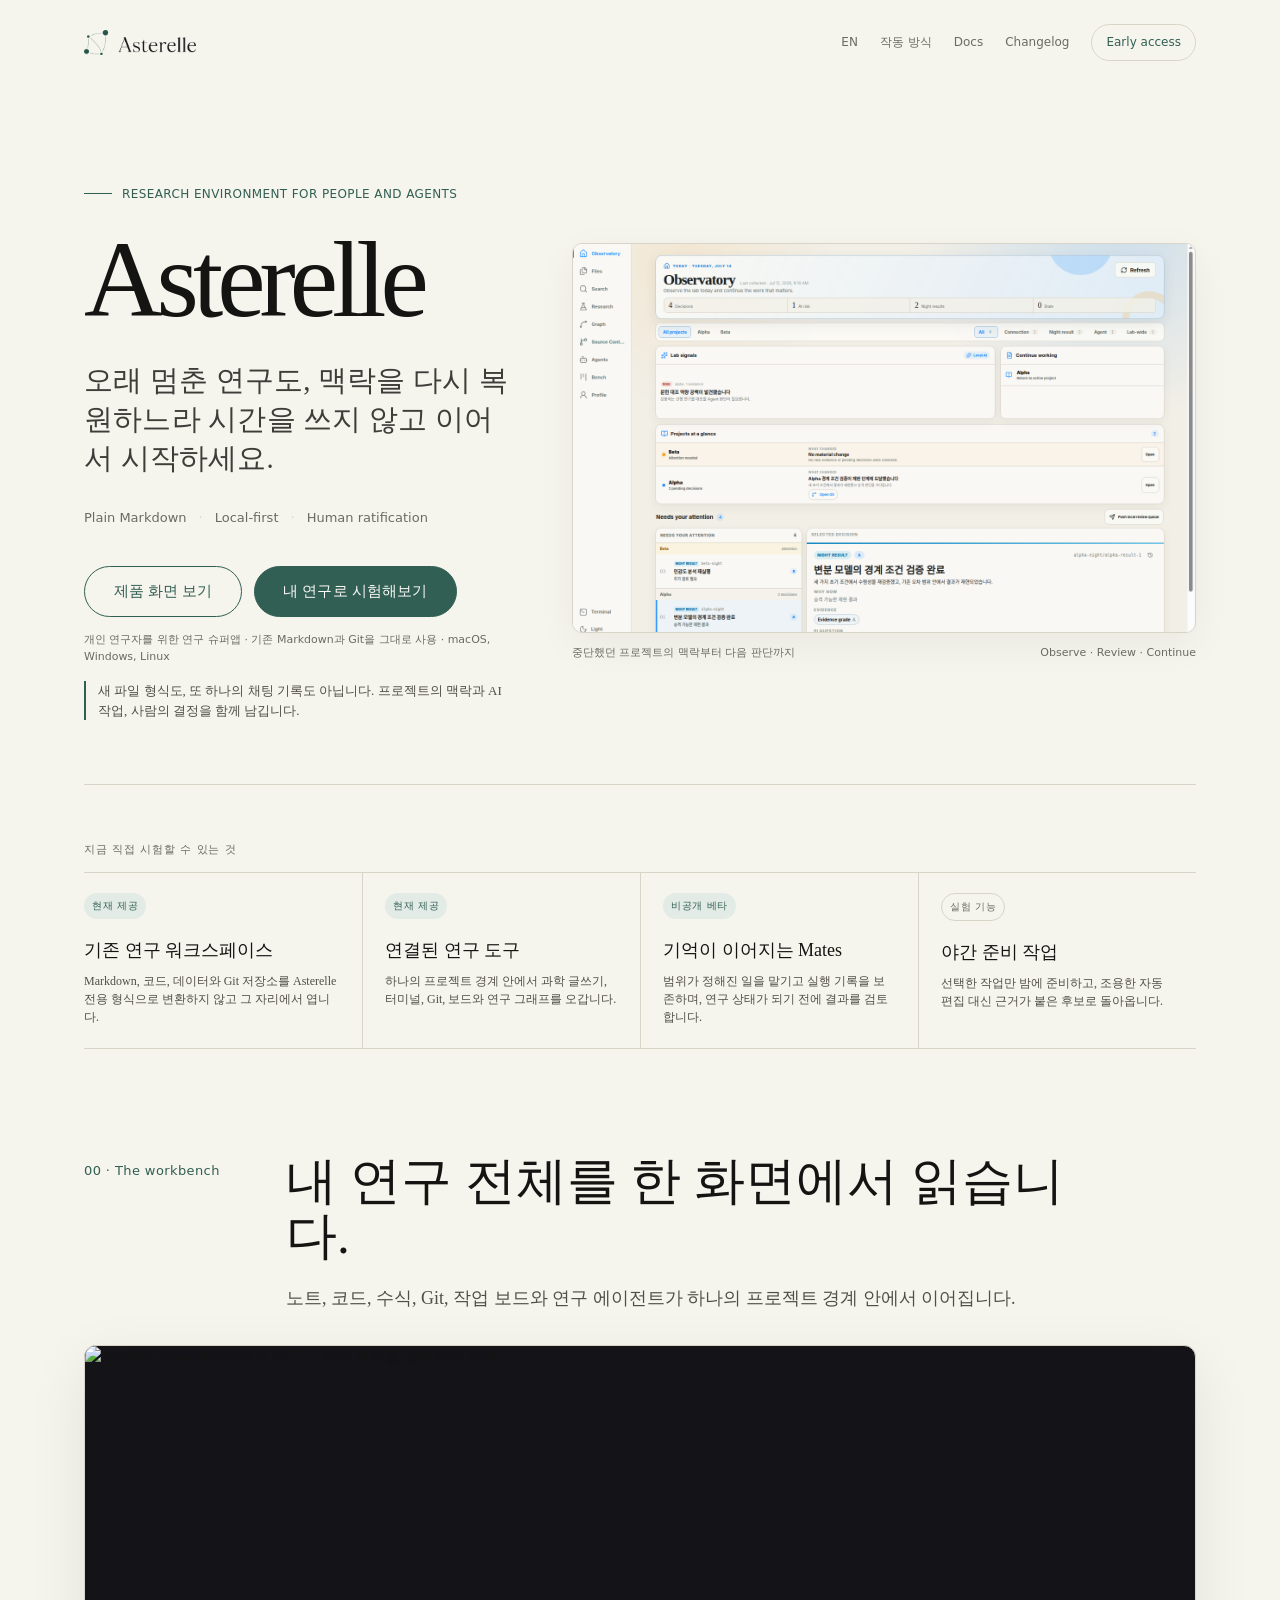
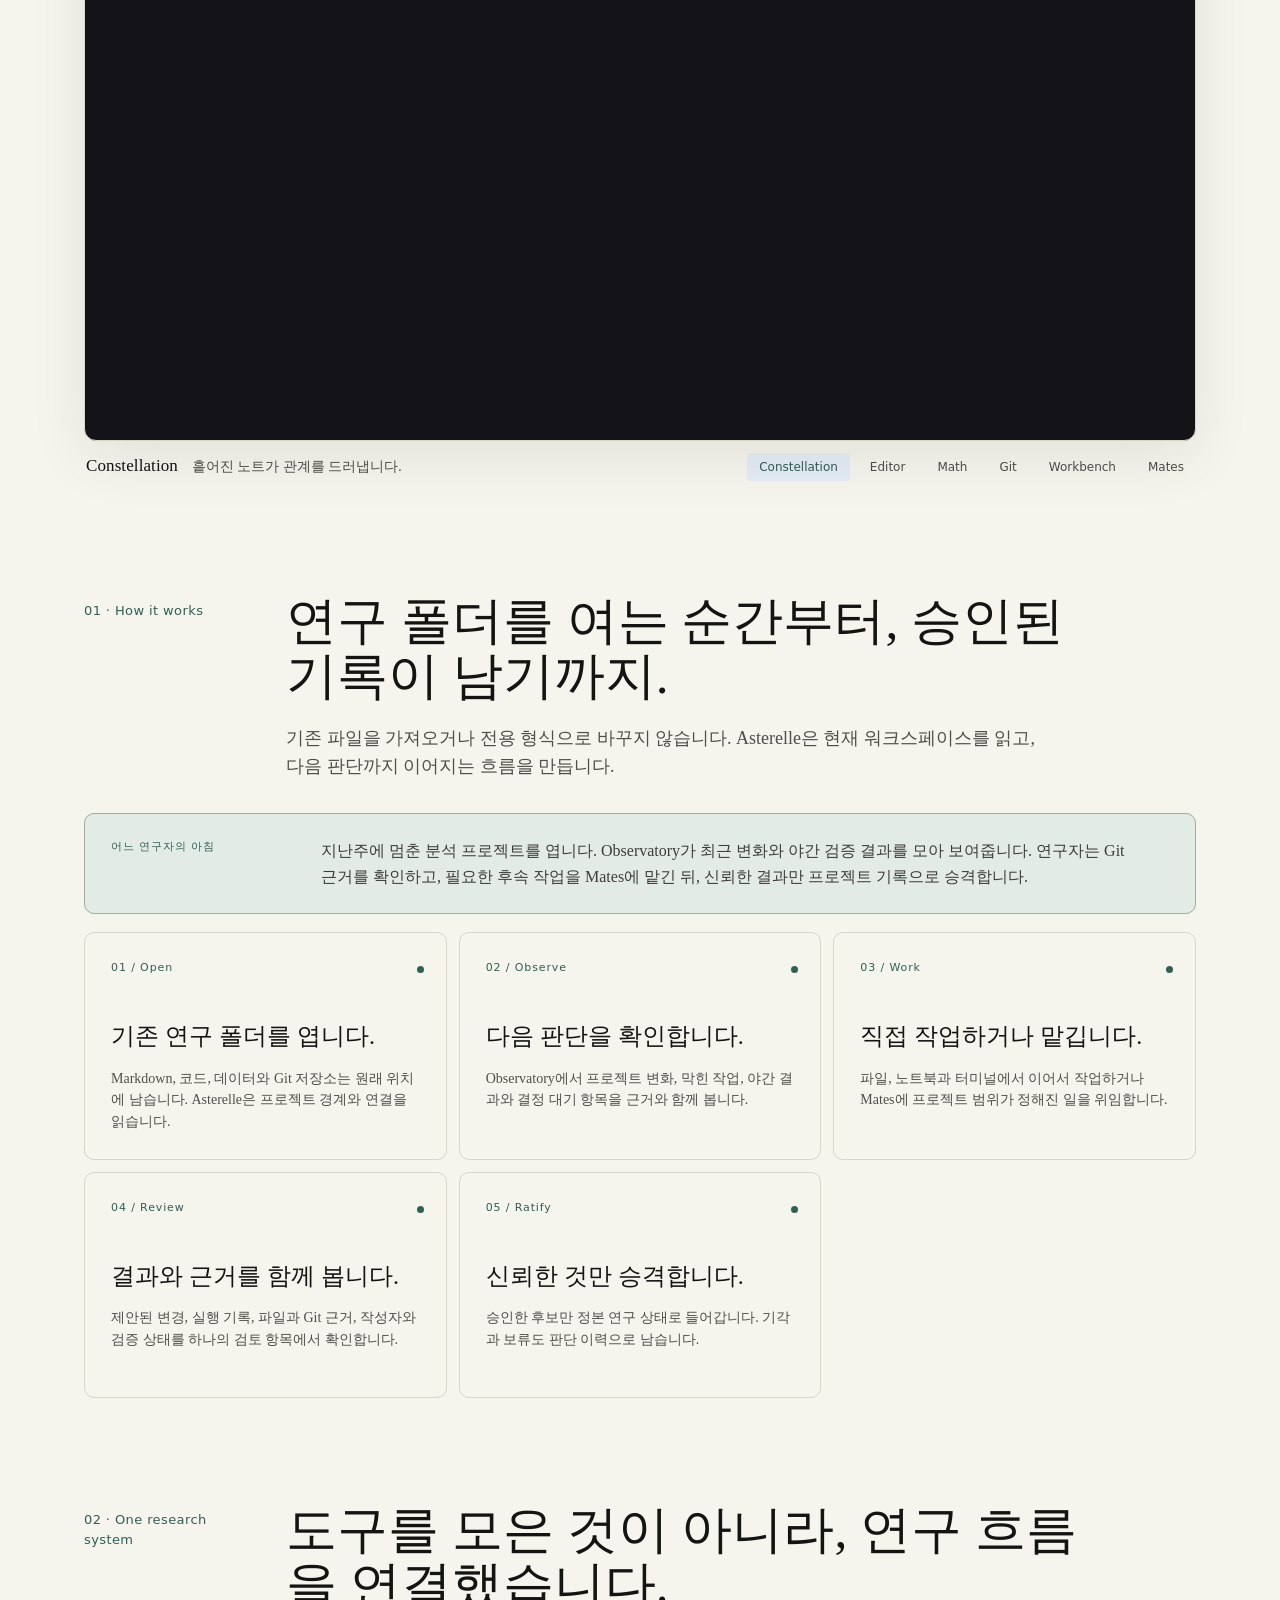
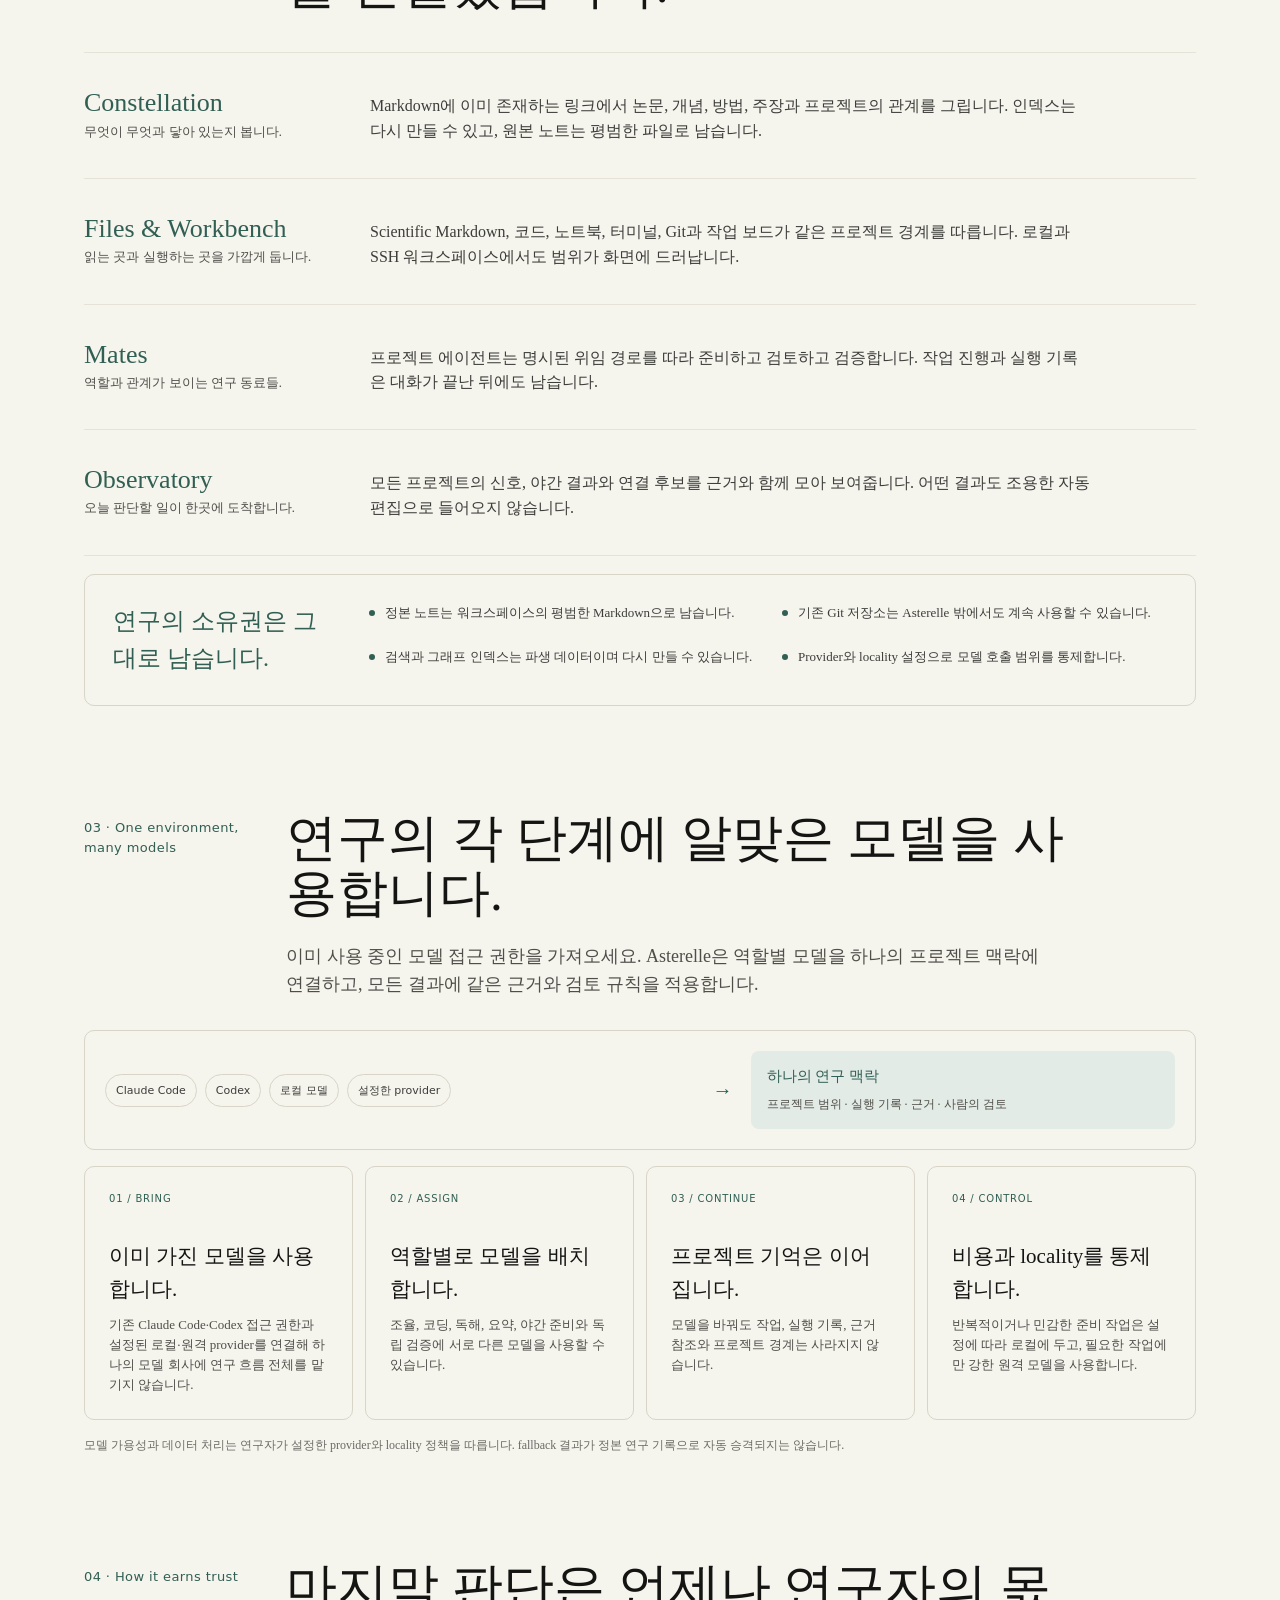
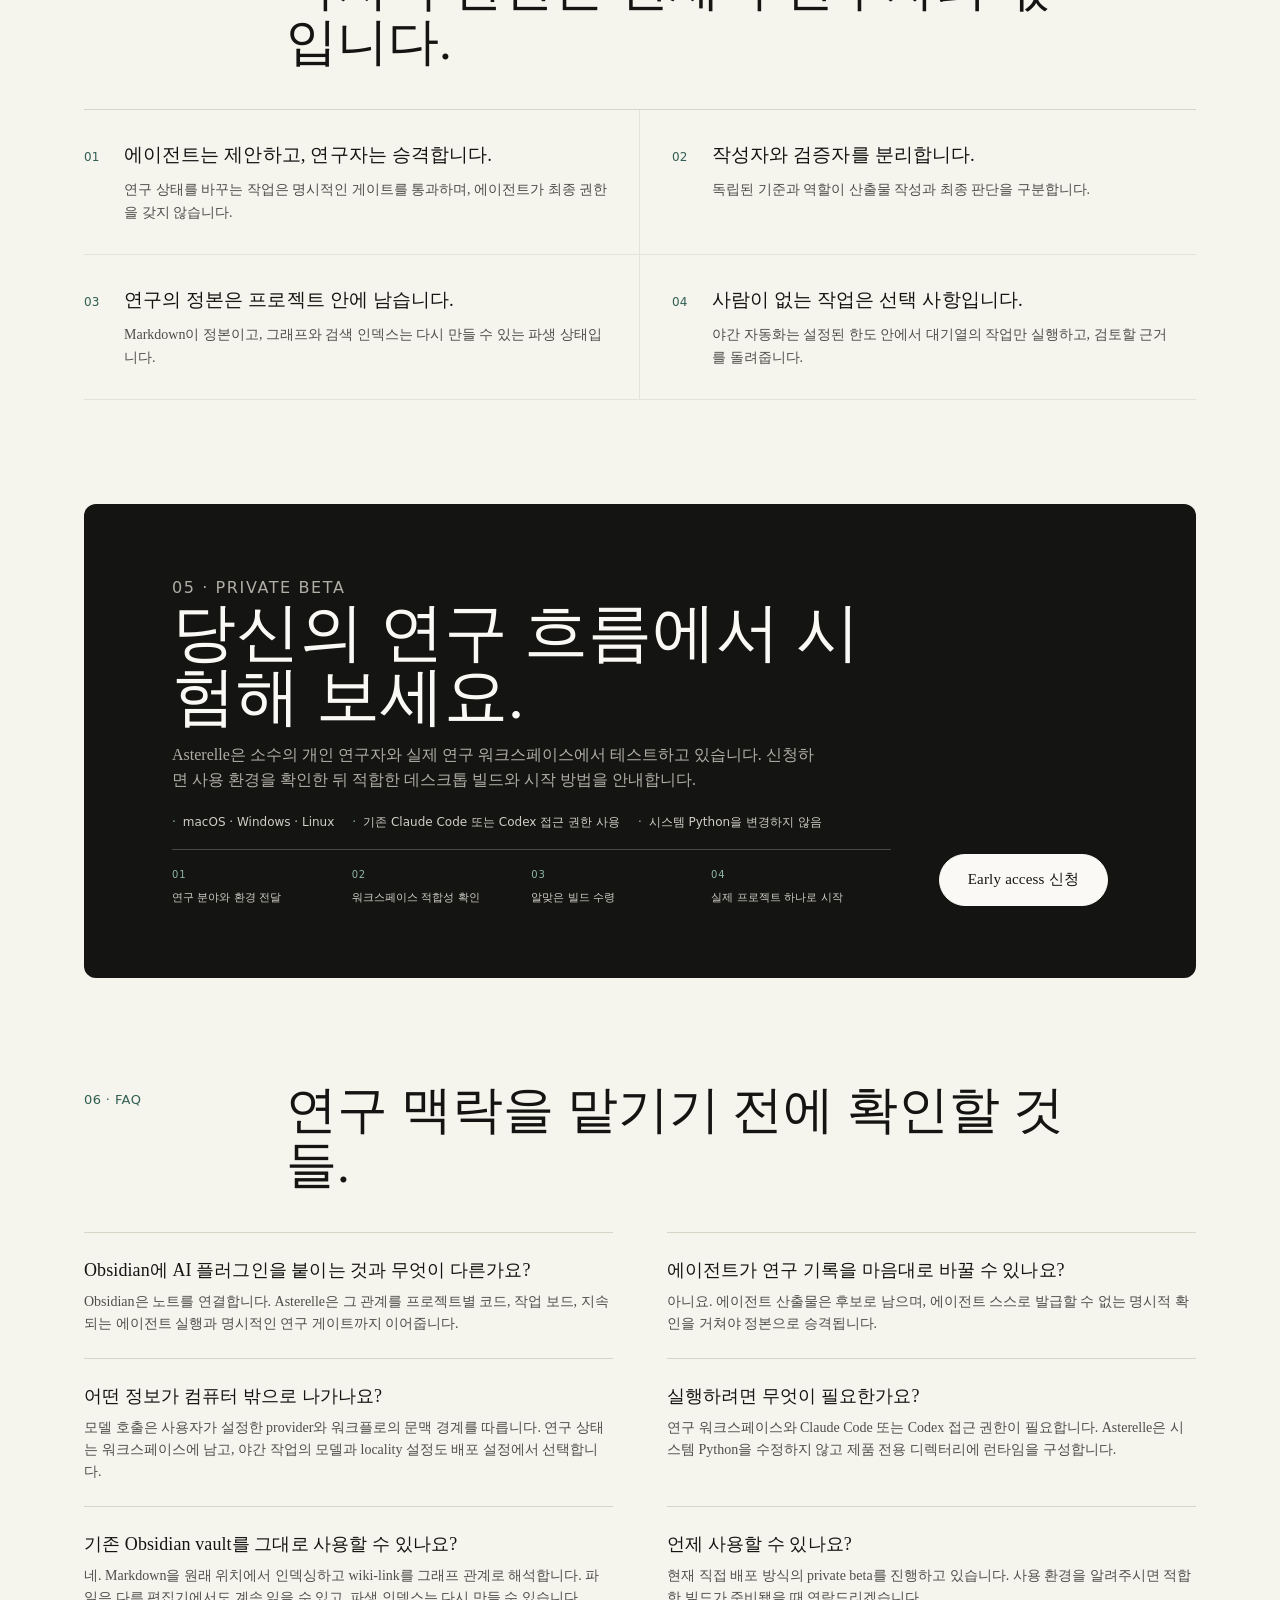
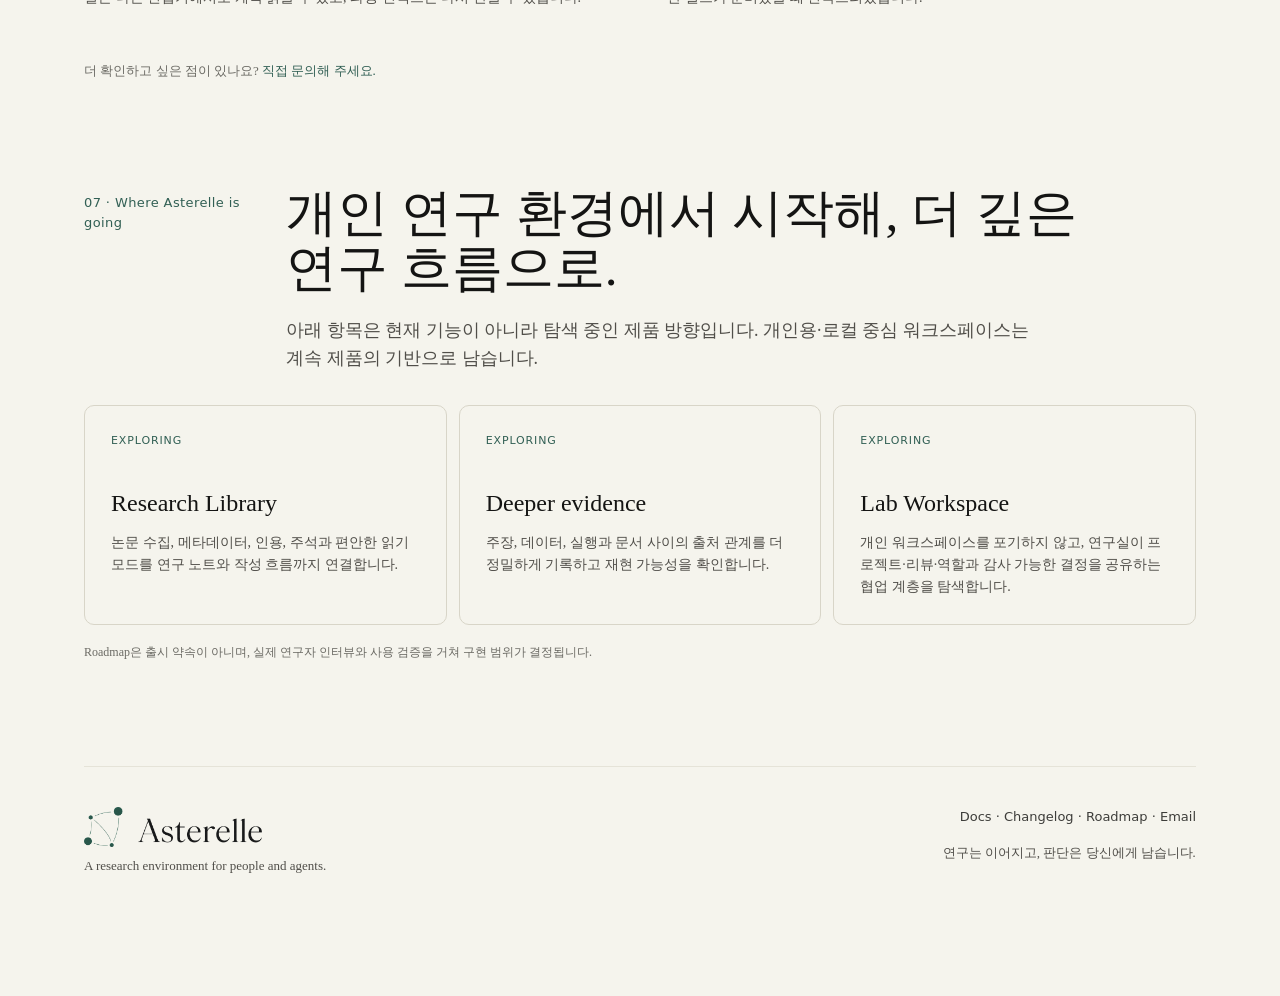
==== commit d267efcd: "clarify Asterelle beta capabilities" ====
--- a/index.html
+++ b/index.html
@@ -1,37 +1,40 @@
 <!DOCTYPE html>
 <!-- ==================================================================
-     LANDING PAGE · English · parchment design system
-     LabMates — AI research lab for a PI of one · private beta waitlist
+     LANDING PAGE · Korean · parchment design system
+     Asterelle — a research environment for people and agents · private beta
      Sections: Hero · Gallery · Features · Principles · Availability · FAQ · Footer
      Static file. Deployed via GitHub Pages from the public repo
-     kisbi3/labmates-site (see site/README.md for the sync commands).
+     kisbi3/asterelle-site (see site/README.md for the sync commands).
      ================================================================== -->
-<html lang="en">
+<html lang="ko">
 <head>
 <meta charset="utf-8">
-<title>LabMates · An AI research lab for a PI of one</title>
+<title>Asterelle · 연구를 보고, 이어가고, 근거로 남기는 곳</title>
 <meta name="viewport" content="width=device-width, initial-scale=1">
-<meta name="description" content="LabMates turns your Markdown notes into a research knowledge graph and staffs it with AI labmates — agents prepare the science day and night, and nothing becomes record until you ratify it.">
-<meta property="og:title" content="LabMates · An AI research lab for a PI of one">
-<meta property="og:description" content="Your notes become a knowledge graph; AI agents prepare literature, connections, and reproductions overnight. You ratify what counts.">
+<meta name="description" content="Asterelle은 노트, 코드, 근거, 프로젝트와 연구 에이전트를 하나의 흐름으로 연결하는 로컬 중심 데스크톱 연구 환경입니다.">
+<meta property="og:title" content="Asterelle · 연구를 보고, 이어가고, 근거로 남기는 곳">
+<meta property="og:description" content="흩어진 연구 맥락을 한눈에 보고, 에이전트의 준비 작업을 검토한 뒤, 승인한 것만 연구 기록으로 남기세요.">
 <meta property="og:type" content="website">
-<meta property="og:url" content="https://kisbi3.github.io/labmates-site/">
-<meta property="og:image" content="https://kisbi3.github.io/labmates-site/assets/graph.png">
-<link rel="canonical" href="https://kisbi3.github.io/labmates-site/">
-<link rel="alternate" type="text/plain" href="https://kisbi3.github.io/labmates-site/llms.txt">
+<meta property="og:url" content="https://kisbi3.github.io/asterelle-site/">
+<meta property="og:image" content="https://kisbi3.github.io/asterelle-site/assets/graph.png">
+<meta property="og:locale" content="ko_KR">
+<link rel="canonical" href="https://kisbi3.github.io/asterelle-site/">
+<link rel="alternate" hreflang="ko" href="https://kisbi3.github.io/asterelle-site/">
+<link rel="alternate" hreflang="en" href="https://kisbi3.github.io/asterelle-site/en/">
+<link rel="alternate" type="text/plain" href="https://kisbi3.github.io/asterelle-site/llms.txt">
 <meta name="twitter:card" content="summary_large_image">
-<meta name="twitter:image" content="https://kisbi3.github.io/labmates-site/assets/graph.png">
-<meta name="twitter:title" content="LabMates · An AI research lab for a PI of one">
-<meta name="twitter:description" content="Your notes become a knowledge graph; AI agents prepare literature, connections, and reproductions overnight. You ratify what counts.">
-<link rel="icon" type="image/svg+xml" href="data:image/svg+xml,%3Csvg xmlns='http://www.w3.org/2000/svg' viewBox='0 0 32 32'%3E%3Crect width='32' height='32' rx='7' fill='%23A65238'/%3E%3Ctext x='16' y='21.5' font-family='Georgia,serif' font-size='13' fill='%23faf9f5' text-anchor='middle'%3ELM%3C/text%3E%3C/svg%3E">
+<meta name="twitter:image" content="https://kisbi3.github.io/asterelle-site/assets/graph.png">
+<meta name="twitter:title" content="Asterelle · 연구를 보고, 이어가고, 근거로 남기는 곳">
+<meta name="twitter:description" content="흩어진 연구 맥락을 한눈에 보고, 에이전트의 준비 작업을 검토한 뒤, 승인한 것만 연구 기록으로 남기세요.">
+<link rel="icon" type="image/png" href="./assets/asterelle-mark-transparent.png">
 <script type="application/ld+json">
 {
   "@context": "https://schema.org",
   "@type": "SoftwareApplication",
-  "name": "LabMates",
+  "name": "Asterelle",
   "applicationCategory": "ResearchApplication",
   "operatingSystem": "macOS, Windows, Linux",
-  "description": "A two-tier AI research lab for a single principal investigator: a Markdown research knowledge graph, a desktop workbench, and day/night agent tiers whose output stays unratified until the PI promotes it."
+  "description": "A local-first desktop research environment connecting notes, code, evidence, projects, and research agents."
 }
 </script>
 <style>
@@ -42,9 +45,9 @@
   --ivory:        #faf9f5;
   --warm-sand:    #e8e6dc;
 
-  --brand:        #1B365D;
-  --brand-light:  #2D5A8A;
-  --brand-tint:   #EEF2F7;
+  --brand:        #315F54;
+  --brand-light:  #4E7A6D;
+  --brand-tint:   #E3EBE7;
 
   --near-black:   #141413;
   --dark-warm:    #3d3d3a;
@@ -55,8 +58,8 @@
   --border-soft:  #e5e3d8;
   --line:         #d8d5c8;
 
-  --serif: Charter, Georgia, Palatino,
-           "Times New Roman", serif;
+  --serif: "Source Han Serif KR", "Noto Serif KR", "AppleMyungjo",
+           Charter, Georgia, Palatino, "Times New Roman", serif;
   --sans:  var(--serif);
   --mono:  "JetBrains Mono", "Fira Code", "SF Mono",
            Consolas, Monaco, monospace;
@@ -77,6 +80,7 @@
   letter-spacing: 0;
   -webkit-font-smoothing: antialiased;
   -moz-osx-font-smoothing: grayscale;
+  font-synthesis: none;
 }
 
 a {
@@ -747,27 +751,16 @@
   color: var(--stone);
 }
 .foot .mark {
-  display: grid;
-  grid-template-columns: 56px auto;
-  grid-template-rows: auto auto;
-  column-gap: 14px;
-  align-items: start;
+  display: flex;
+  flex-direction: column;
+  align-items: flex-start;
+  gap: 7px;
 }
 .foot .mark img {
-  grid-row: 1 / span 2;
-  width: 56px;
-  height: 56px;
+  width: 178px;
+  height: auto;
   flex-shrink: 0;
-  border-radius: 8px;
-  object-fit: cover;
-}
-.foot .mark .wm-name {
-  font-family: var(--serif);
-  font-weight: 500;
-  font-size: 28px;
-  color: var(--near-black);
-  line-height: 1.1;
-  letter-spacing: 0;
+  display: block;
 }
 .foot .mark .wm-line {
   font-size: 13px;
@@ -871,250 +864,630 @@
   .gallery-panel,
   .gallery-caption { transition: none; transform: none; }
 }
+
+/* ========== Asterelle identity ========== */
+
+html { scroll-behavior: smooth; }
+body {
+  background: var(--parchment);
+}
+
+.site-nav {
+  position: relative;
+  z-index: 10;
+  max-width: 1240px;
+  margin: 0 auto;
+  padding: 24px 64px 0;
+  display: flex;
+  align-items: center;
+  justify-content: space-between;
+  gap: 24px;
+}
+.nav-brand {
+  display: inline-flex;
+  align-items: center;
+  gap: 11px;
+  color: var(--near-black);
+  font-size: 19px;
+  font-weight: 500;
+}
+.nav-brand:hover { color: var(--near-black); }
+.nav-brand img { width: 112px; height: auto; display: block; }
+.nav-links {
+  display: flex;
+  align-items: center;
+  gap: 22px;
+  font-family: var(--latin-ui);
+  font-size: 12px;
+  color: var(--stone);
+}
+.nav-links a { color: inherit; }
+.nav-links a:hover { color: var(--near-black); }
+.nav-cta {
+  padding: 8px 14px;
+  border: 1px solid var(--line);
+  border-radius: 999px;
+  color: var(--brand) !important;
+}
+
+.page { max-width: 1240px; padding: 52px 64px 120px; }
+
+.hero {
+  position: relative;
+  min-height: 640px;
+  margin-bottom: 112px;
+  padding: 72px 0 64px;
+  border-bottom: 1px solid var(--line);
+  display: grid;
+  grid-template-columns: minmax(0, .82fr) minmax(440px, 1.18fr);
+  gap: 54px;
+  align-items: center;
+}
+.hero-copy { position: relative; z-index: 2; }
+.hero .eyebrow {
+  justify-content: flex-start;
+  gap: 10px;
+  margin-bottom: 28px;
+  color: var(--brand);
+}
+.hero .eyebrow::before {
+  content: "";
+  width: 28px;
+  height: 1px;
+  background: var(--brand);
+}
+.hero h1 {
+  font-size: clamp(72px, 8.5vw, 112px);
+  line-height: .9;
+  letter-spacing: -.055em;
+  margin: 0 0 32px;
+  text-wrap: balance;
+}
+.hero .tagline {
+  font-size: clamp(22px, 2.25vw, 30px);
+  line-height: 1.35;
+  max-width: 760px;
+  margin-bottom: 30px;
+  color: var(--dark-warm);
+  text-wrap: pretty;
+}
+.hero-tokens {
+  gap: 0;
+  margin-bottom: 38px;
+  color: var(--stone);
+}
+.hero-tokens span { gap: 0; }
+.hero-tokens span:not(:last-child)::after {
+  content: "·";
+  margin: 0 12px;
+  color: var(--line);
+}
+.hero-tokens b { color: var(--stone); font-weight: 400; }
+.hero-cta { gap: 12px; }
+
+.hero-product { margin: 0; min-width: 0; }
+.hero-product img {
+  display: block;
+  width: 100%;
+  height: auto;
+  aspect-ratio: 16 / 10;
+  object-fit: contain;
+  background: var(--ivory);
+  border: 1px solid var(--line);
+  border-radius: 10px;
+  box-shadow: 0 12px 40px rgba(20, 20, 19, .05);
+}
+.hero-product figcaption {
+  display: flex;
+  justify-content: space-between;
+  gap: 16px;
+  padding-top: 11px;
+  font-family: var(--latin-ui);
+  font-size: 11px;
+  color: var(--stone);
+}
+
+.capability-strip { margin: -56px 0 104px; }
+.capability-intro { margin: 0 0 14px; color: var(--stone); font-family: var(--latin-ui); font-size: 11px; letter-spacing: .08em; text-transform: uppercase; }
+.capability-grid { display: grid; grid-template-columns: repeat(4, 1fr); border-top: 1px solid var(--line); border-bottom: 1px solid var(--line); }
+.capability-item { min-width: 0; padding: 20px 22px 22px 0; }
+.capability-item + .capability-item { padding-left: 22px; border-left: 1px solid var(--line); }
+.capability-status { display: inline-flex; margin-bottom: 18px; padding: 5px 8px; border-radius: 999px; background: var(--brand-tint); color: var(--brand); font-family: var(--latin-ui); font-size: 10px; letter-spacing: .06em; text-transform: uppercase; }
+.capability-status.experimental { background: var(--surface); color: var(--stone); border: 1px solid var(--line); }
+.capability-item h3 { margin: 0 0 7px; font-size: 18px; font-weight: 500; }
+.capability-item p { margin: 0; color: var(--olive); font-size: 12px; line-height: 1.5; }
+
+section { margin-bottom: 104px; }
+.section-head {
+  display: grid;
+  grid-template-columns: 170px minmax(0, 1fr);
+  column-gap: 32px;
+  row-gap: 8px;
+  margin-bottom: 32px;
+  align-items: start;
+}
+.section-num { grid-column: 1; grid-row: 1 / span 2; padding-top: 8px; }
+.section-title { grid-column: 2; font-size: clamp(34px, 4vw, 52px); line-height: 1.08; max-width: 800px; }
+.section-lede { grid-column: 2; max-width: 760px; font-size: 18px; }
+
+.product-stage { position: relative; }
+.gallery-frame {
+  border: 1px solid #d8d5c8;
+  border-radius: 12px;
+  box-shadow: 0 18px 60px rgba(20, 20, 19, .08);
+}
+.gallery-panel img { aspect-ratio: 16 / 10; object-fit: contain; }
+.gallery-tabs button { border: 0; border-radius: 4px; }
+.gallery-tabs button.is-active { background: #e4ecf5; }
+
+.movement-grid {
+  display: grid;
+  grid-template-columns: repeat(3, 1fr);
+  gap: 12px;
+}
+.scenario { margin: 0 0 18px; padding: 24px 26px; display: grid; grid-template-columns: 180px 1fr; gap: 30px; border: 1px solid color-mix(in srgb, var(--brand) 34%, var(--line)); border-radius: 10px; background: var(--brand-tint); }
+.scenario-label { margin: 0; font-family: var(--latin-ui); color: var(--brand); font-size: 11px; letter-spacing: .08em; text-transform: uppercase; }
+.scenario p:last-child { margin: 0; max-width: 820px; color: var(--dark-warm); font-size: 16px; line-height: 1.6; }
+.hero-proof { margin: 14px 0 0; color: var(--stone); font-family: var(--latin-ui); font-size: 11px; line-height: 1.55; }
+.hero-difference { margin: 16px 0 0; padding-left: 12px; border-left: 2px solid var(--brand); color: var(--olive); font-size: 13px; line-height: 1.5; }
+.movement-step {
+  position: relative;
+  min-height: 226px;
+  padding: 26px;
+  border: 1px solid var(--line);
+  border-radius: 10px;
+  background: color-mix(in srgb, var(--surface) 62%, transparent);
+}
+.movement-step + .movement-step {
+  border-left: 1px solid var(--line);
+}
+.movement-step .step-index {
+  display: block;
+  margin-bottom: 42px;
+  font-family: var(--latin-ui);
+  font-size: 11px;
+  letter-spacing: .08em;
+  color: var(--brand);
+}
+.movement-step h3 { margin: 0 0 12px; font-size: 24px; font-weight: 500; }
+.movement-step p { margin: 0; color: var(--olive); font-size: 14px; line-height: 1.55; }
+.movement-step::after {
+  content: "";
+  position: absolute;
+  top: 33px;
+  right: 22px;
+  width: 7px;
+  height: 7px;
+  border-radius: 50%;
+  background: var(--brand);
+  z-index: 2;
+}
+.movement-step:last-child::after { display: block; }
+
+.roadmap-grid { display: grid; grid-template-columns: repeat(3, 1fr); gap: 12px; }
+.roadmap-card { min-height: 220px; padding: 26px; border: 1px solid var(--line); border-radius: 10px; background: var(--surface); }
+.roadmap-status { margin: 0 0 36px; font-family: var(--latin-ui); color: var(--brand); font-size: 11px; letter-spacing: .08em; text-transform: uppercase; }
+.roadmap-card h3 { margin: 0 0 10px; font-size: 24px; font-weight: 500; }
+.roadmap-card p:last-child { margin: 0; color: var(--olive); font-size: 14px; line-height: 1.55; }
+.roadmap-note { margin: 18px 0 0; color: var(--stone); font-size: 12px; }
+.model-flow { margin: 0 0 16px; padding: 20px; display: grid; grid-template-columns: minmax(0, 1fr) auto minmax(190px, .72fr); gap: 18px; align-items: center; border: 1px solid var(--line); border-radius: 10px; background: var(--surface); }
+.model-sources { display: flex; flex-wrap: wrap; gap: 8px; }
+.model-sources span { padding: 7px 10px; border: 1px solid var(--line); border-radius: 999px; color: var(--dark-warm); font-family: var(--latin-ui); font-size: 11px; }
+.model-arrow { color: var(--brand); font-size: 20px; }
+.model-context { padding: 14px 16px; border-radius: 8px; background: var(--brand-tint); }
+.model-context b { display: block; margin-bottom: 3px; color: var(--brand); font-size: 15px; }
+.model-context span { color: var(--olive); font-size: 12px; line-height: 1.45; }
+.model-grid { display: grid; grid-template-columns: repeat(4, 1fr); gap: 12px; }
+.model-card { min-height: 205px; padding: 24px; border: 1px solid var(--line); border-radius: 10px; }
+.model-card .model-index { margin: 0 0 34px; color: var(--brand); font-family: var(--latin-ui); font-size: 10px; letter-spacing: .08em; }
+.model-card h3 { margin: 0 0 9px; font-size: 21px; font-weight: 500; }
+.model-card p:last-child { margin: 0; color: var(--olive); font-size: 13px; line-height: 1.55; }
+.model-note { margin: 16px 0 0; color: var(--stone); font-size: 12px; }
+
+.features li { grid-template-columns: 250px 1fr; padding: 34px 0; }
+.features .name { font-size: 26px; }
+.features .what { max-width: 720px; font-size: 16px; }
+
+.principles { border-top-color: var(--line); }
+.principles li { padding-top: 30px; padding-bottom: 30px; }
+.principles .n { font-family: var(--latin-ui); font-size: 12px; }
+.principles .body b { font-size: 19px; margin-bottom: 8px; }
+.principles .body span { font-size: 14px; }
+.ownership-panel { margin-top: 18px; padding: 28px; display: grid; grid-template-columns: 220px 1fr; gap: 36px; border: 1px solid var(--line); border-radius: 10px; background: var(--surface); }
+.ownership-panel h3 { margin: 0; color: var(--brand); font-size: 24px; font-weight: 500; }
+.ownership-list { margin: 0; padding: 0; display: grid; grid-template-columns: repeat(2, 1fr); gap: 14px 28px; list-style: none; }
+.ownership-list li { padding-left: 16px; position: relative; color: var(--dark-warm); font-size: 13px; line-height: 1.5; }
+.ownership-list li::before { content: ""; position: absolute; left: 0; top: .55em; width: 6px; height: 6px; border-radius: 50%; background: var(--brand); }
+
+.beta-panel {
+  position: relative;
+  overflow: hidden;
+  padding: 72px clamp(28px, 7vw, 88px);
+  background: var(--near-black);
+  color: var(--ivory);
+  border-radius: 12px;
+  display: grid;
+  grid-template-columns: minmax(0, 1fr) auto;
+  gap: 48px;
+  align-items: end;
+}
+.beta-label {
+  font-family: var(--latin-ui);
+  font-size: 11px;
+  letter-spacing: .1em;
+  text-transform: uppercase;
+  color: #b0aea5;
+  margin: 0 0 18px;
+}
+.beta-panel h2 { margin: 0 0 14px; font-size: clamp(42px, 5vw, 68px); line-height: 1; font-weight: 500; }
+.beta-panel p { max-width: 650px; color: #b0aea5; margin: 0; font-size: 16px; }
+.beta-details { margin: 20px 0 0; padding: 0; display: flex; flex-wrap: wrap; gap: 8px 18px; list-style: none; color: #d0cec5; font-family: var(--latin-ui); font-size: 12px; }
+.beta-details li::before { content: "·"; margin-right: 7px; color: #8fb6aa; }
+.beta-panel .btn-primary { background: var(--ivory); border-color: var(--ivory); color: var(--near-black); position: relative; z-index: 2; }
+.beta-panel .btn-primary:hover { background: var(--warm-sand); border-color: var(--warm-sand); color: var(--near-black); }
+.beta-steps { margin: 18px 0 0; padding: 0; display: grid; grid-template-columns: repeat(4, 1fr); list-style: none; counter-reset: beta-step; }
+.beta-steps li { padding: 18px 18px 0 0; border-top: 1px solid #4a4945; color: #d0cec5; font-family: var(--latin-ui); font-size: 11px; line-height: 1.45; counter-increment: beta-step; }
+.beta-steps li::before { content: "0" counter(beta-step); display: block; margin-bottom: 7px; color: #8fb6aa; font-size: 10px; letter-spacing: .08em; }
+
+.faq { display: grid; grid-template-columns: repeat(2, 1fr); column-gap: 54px; }
+.faq-pair { padding: 24px 0; margin: 0; border-top: 1px solid var(--line); }
+.faq dt { font-size: 18px; }
+.faq dd { font-size: 14px; }
+
+footer.foot { margin-top: 96px; }
+
+@media (max-width: 880px) {
+  .site-nav { padding: 20px 32px 0; }
+  .page { padding: 36px 32px 88px; }
+  .hero { min-height: 0; grid-template-columns: 1fr; gap: 40px; padding-top: 52px; margin-bottom: 84px; }
+  .hero-product { width: min(720px, 100%); justify-self: center; }
+  .section-head { grid-template-columns: 1fr; }
+  .section-num, .section-title, .section-lede { grid-column: 1; grid-row: auto; }
+  .section-title { font-size: 38px; }
+  section { margin-bottom: 78px; }
+  .movement-grid { grid-template-columns: 1fr; }
+  .capability-grid { grid-template-columns: repeat(2, 1fr); }
+  .capability-item:nth-child(3) { padding-left: 0; border-left: 0; border-top: 1px solid var(--line); }
+  .capability-item:nth-child(4) { border-top: 1px solid var(--line); }
+  .scenario { grid-template-columns: 1fr; gap: 10px; }
+  .movement-step { min-height: 0; padding: 24px; }
+  .movement-step + .movement-step { border-left: 1px solid var(--line); padding-left: 24px; }
+  .movement-step .step-index { margin-bottom: 22px; }
+  .movement-step::after { display: none; }
+  .roadmap-grid { grid-template-columns: 1fr; }
+  .model-flow { grid-template-columns: 1fr; }
+  .model-arrow { transform: rotate(90deg); justify-self: center; }
+  .model-grid { grid-template-columns: repeat(2, 1fr); }
+  .features li { grid-template-columns: 1fr; }
+  .ownership-panel { grid-template-columns: 1fr; gap: 22px; }
+  .beta-panel { grid-template-columns: 1fr; align-items: start; }
+}
+
+@media (max-width: 720px) {
+  .site-nav { padding: 16px 18px 0; }
+  .nav-links a:not(.nav-cta):not(.nav-lang) { display: none; }
+  .page { padding: 30px 18px 72px; }
+  .hero { padding-top: 36px; margin-bottom: 68px; }
+  .capability-strip { margin-top: -34px; margin-bottom: 68px; }
+  .capability-grid { grid-template-columns: 1fr; }
+  .capability-item, .capability-item + .capability-item, .capability-item:nth-child(3) { padding: 18px 0; border-left: 0; border-top: 1px solid var(--line); }
+  .capability-item:first-child { border-top: 0; }
+  .hero h1 { font-size: clamp(64px, 23vw, 88px); }
+  .hero .tagline { font-size: 21px; }
+  .hero-cta { flex-direction: column; align-items: flex-start; }
+  .btn-primary, .btn-ghost { flex: none; width: auto; min-width: 158px; }
+  .hero-product figcaption { align-items: flex-start; flex-direction: column; gap: 3px; }
+  .section-title { font-size: 34px; }
+  .section-lede { font-size: 16px; }
+  .gallery-tabs { display: grid; grid-template-columns: repeat(2, 1fr); width: 100%; }
+  .gallery-tabs button { text-align: left; }
+  .faq { grid-template-columns: 1fr; }
+  .beta-panel { padding: 48px 26px; }
+  .beta-steps { grid-template-columns: repeat(2, 1fr); }
+  .ownership-list { grid-template-columns: 1fr; }
+  .model-grid { grid-template-columns: 1fr; }
+  .beta-panel h2 { font-size: 46px; }
+}
+
+@media (prefers-reduced-motion: reduce) {
+  html { scroll-behavior: auto; }
+}
 </style>
 </head>
 <body>
+<nav class="site-nav" aria-label="Primary navigation">
+  <a class="nav-brand" href="#top"><img src="./assets/asterelle-wordmark-transparent.png" alt="Asterelle"></a>
+  <div class="nav-links">
+    <a class="nav-lang" href="./en/" lang="en" aria-label="View this page in English">EN</a>
+    <a href="#movement">작동 방식</a>
+    <a href="./docs/">Docs</a>
+    <a href="./changelog/">Changelog</a>
+    <a class="nav-cta" href="#beta">Early access</a>
+  </div>
+</nav>
 <main class="page">
 
   <!-- ============ Hero ============ -->
-  <header class="hero">
-    <div class="eyebrow">
-      <span>AI research lab for one · Private beta v0</span>
-      <span class="hero-links">
-      </span>
-    </div>
-
-    <h1>LabMates</h1>
-
-    <p class="tagline">A two-tier AI research lab for a principal investigator of one — your agents prepare the science, and nothing becomes record until you ratify it.</p>
-
-    <div class="hero-tokens">
-      <span><b>Markdown vault</b> plain files, no lock-in</span>
-      <span><b>Desktop workbench</b> macOS / Windows / Linux</span>
-      <span><b>Bring your own</b> Claude Code or Codex subscription</span>
-      <span><b>Local-first nights</b> unattended work stays on your machine</span>
-    </div>
-
-    <div class="hero-cta">
-      <a class="btn-ghost" href="#workbench">See the workbench</a>
-      <a class="btn-primary" href="mailto:kisbi3@naver.com?subject=LabMates%20waitlist">Join the waitlist</a>
-    </div>
+  <header class="hero" id="top">
+    <div class="hero-copy">
+      <p class="eyebrow">Research environment for people and agents</p>
+      <h1>Asterelle</h1>
+      <p class="tagline">오래 멈춘 연구도, 맥락을 다시 복원하느라 시간을 쓰지 않고 이어서 시작하세요.</p>
+      <div class="hero-tokens" aria-label="제품 특성">
+        <span><b>Plain Markdown</b></span>
+        <span><b>Local-first</b></span>
+        <span><b>Human ratification</b></span>
+      </div>
+      <div class="hero-cta">
+        <a class="btn-ghost" href="#workbench">제품 화면 보기</a>
+        <a class="btn-primary" href="#beta">내 연구로 시험해보기</a>
+      </div>
+      <p class="hero-proof">개인 연구자를 위한 연구 슈퍼앱 · 기존 Markdown과 Git을 그대로 사용 · macOS, Windows, Linux</p>
+      <p class="hero-difference">새 파일 형식도, 또 하나의 채팅 기록도 아닙니다. 프로젝트의 맥락과 AI 작업, 사람의 결정을 함께 남깁니다.</p>
+    </div>
+    <figure class="hero-product">
+      <img src="./assets/observatory.png" alt="Asterelle Observatory에서 모든 프로젝트의 변화와 결정 대기 항목을 보는 화면" loading="eager" decoding="async">
+      <figcaption><span>중단했던 프로젝트의 맥락부터 다음 판단까지</span><span>Observe · Review · Continue</span></figcaption>
+    </figure>
   </header>
+
+  <aside class="capability-strip" aria-labelledby="capability-title">
+    <p class="capability-intro" id="capability-title">지금 직접 시험할 수 있는 것</p>
+    <div class="capability-grid">
+      <article class="capability-item"><span class="capability-status">현재 제공</span><h3>기존 연구 워크스페이스</h3><p>Markdown, 코드, 데이터와 Git 저장소를 Asterelle 전용 형식으로 변환하지 않고 그 자리에서 엽니다.</p></article>
+      <article class="capability-item"><span class="capability-status">현재 제공</span><h3>연결된 연구 도구</h3><p>하나의 프로젝트 경계 안에서 과학 글쓰기, 터미널, Git, 보드와 연구 그래프를 오갑니다.</p></article>
+      <article class="capability-item"><span class="capability-status">비공개 베타</span><h3>기억이 이어지는 Mates</h3><p>범위가 정해진 일을 맡기고 실행 기록을 보존하며, 연구 상태가 되기 전에 결과를 검토합니다.</p></article>
+      <article class="capability-item"><span class="capability-status experimental">실험 기능</span><h3>야간 준비 작업</h3><p>선택한 작업만 밤에 준비하고, 조용한 자동 편집 대신 근거가 붙은 후보로 돌아옵니다.</p></article>
+    </div>
+  </aside>
 
   <!-- ============ 00 · Gallery ============ -->
   <section id="workbench">
     <div class="section-head">
       <p class="section-num">00 · The workbench</p>
-      <h2 class="section-title">One window over the whole lab</h2>
-      <p class="section-lede">A desktop app that reads like Obsidian and edits like VSCode: your notes and their graph, your code and its history, your agents and their task boards — one calm surface, local or over SSH.</p>
-    </div>
-
-    <div class="gallery" data-gallery>
+      <h2 class="section-title">내 연구 전체를 한 화면에서 읽습니다.</h2>
+      <p class="section-lede">노트, 코드, 수식, Git, 작업 보드와 연구 에이전트가 하나의 프로젝트 경계 안에서 이어집니다.</p>
+    </div>
+
+    <div class="product-stage"><div class="gallery" data-gallery>
       <div class="gallery-frame" aria-live="polite">
-        <figure class="gallery-panel is-active" data-title="Knowledge graph" data-line="Your notes, resolving themselves into structure.">
-          <img src="./assets/graph.png" alt="LabMates knowledge graph: live force-directed graph of research notes with filters and force controls" loading="eager" decoding="async">
+        <figure class="gallery-panel is-active" data-title="Constellation" data-line="흩어진 노트가 관계를 드러냅니다.">
+          <img src="./assets/graph.png" alt="Asterelle Constellation에서 연구 노트와 관계를 살펴보는 화면" loading="eager" decoding="async">
         </figure>
-        <figure class="gallery-panel" data-title="Editor" data-line="Markdown stays canonical; the prose stays yours." aria-hidden="true">
-          <img src="./assets/editor.png" alt="LabMates editor: a project memory note rendered in reading mode beside the vault file tree" loading="lazy" decoding="async">
+        <figure class="gallery-panel" data-title="Editor" data-line="원본은 평범한 파일로, 문장은 연구자의 것으로 남습니다." aria-hidden="true">
+          <img src="./assets/editor.png" alt="Asterelle 편집기에서 프로젝트 메모와 파일 트리를 함께 보는 화면" loading="lazy" decoding="async">
         </figure>
-        <figure class="gallery-panel" data-title="Scientific Markdown" data-line="Equations numbered, references resolved — even inside tables." aria-hidden="true">
-          <img src="./assets/math.png" alt="LabMates reading mode: numbered display equations, resolved cross-references, and inline math rendered inside a Markdown table" loading="lazy" decoding="async">
+        <figure class="gallery-panel" data-title="Scientific Markdown" data-line="수식 번호와 상호참조가 글의 흐름 안에 머뭅니다." aria-hidden="true">
+          <img src="./assets/math.png" alt="Asterelle에서 번호가 지정된 수식과 상호참조를 렌더링한 화면" loading="lazy" decoding="async">
         </figure>
-        <figure class="gallery-panel" data-title="Source control" data-line="Every result, versioned beside the note that claims it." aria-hidden="true">
-          <img src="./assets/git.png" alt="LabMates source control: commit graph and staged changes beside a Python analysis file in the Monaco editor" loading="lazy" decoding="async">
+        <figure class="gallery-panel" data-title="Source control" data-line="결과와 그 결과를 주장하는 노트가 함께 버전으로 남습니다." aria-hidden="true">
+          <img src="./assets/git.png" alt="Asterelle Source Control에서 분석 파일과 커밋 이력을 함께 보는 화면" loading="lazy" decoding="async">
         </figure>
-        <figure class="gallery-panel" data-title="Bench" data-line="Every board, day and night, at a glance." aria-hidden="true">
-          <img src="./assets/graph.png" alt="LabMates Bench: all-boards dashboard showing day and night kanban boards with ready, blocked, and done tasks" loading="lazy" decoding="async">
+        <figure class="gallery-panel" data-title="Workbench" data-line="낮과 밤의 일이 같은 연구 맥락 안에서 이어집니다." aria-hidden="true">
+          <img src="./assets/bench.png" alt="Asterelle Workbench에서 준비, 차단, 완료된 연구 작업을 보는 화면" loading="lazy" decoding="async">
         </figure>
-        <figure class="gallery-panel" data-title="Agent network" data-line="Who prepares, who reviews, who validates." aria-hidden="true">
-          <img src="./assets/agents.png" alt="LabMates agent network: coordinator, professor, grad, reviewer, and validator roles connected by delegation and validation edges" loading="lazy" decoding="async">
+        <figure class="gallery-panel" data-title="Mates" data-line="누가 준비하고, 누가 검토하며, 누가 검증하는지 보입니다." aria-hidden="true">
+          <img src="./assets/agents.png" alt="Asterelle Mates에서 위임과 검증 관계로 연결된 연구 역할을 보는 화면" loading="lazy" decoding="async">
         </figure>
       </div>
       <div class="gallery-caption">
         <p class="title" data-gallery-title></p>
         <p class="line" data-gallery-line></p>
       </div>
-      <div class="gallery-tabs" aria-label="Choose a screenshot">
-        <button type="button" class="is-active" aria-pressed="true">Knowledge graph</button>
+      <div class="gallery-tabs" aria-label="제품 화면 선택">
+        <button type="button" class="is-active" aria-pressed="true">Constellation</button>
         <button type="button" aria-pressed="false">Editor</button>
-        <button type="button" aria-pressed="false">Scientific Markdown</button>
-        <button type="button" aria-pressed="false">Source control</button>
-        <button type="button" aria-pressed="false">Bench</button>
-        <button type="button" aria-pressed="false">Agent network</button>
+        <button type="button" aria-pressed="false">Math</button>
+        <button type="button" aria-pressed="false">Git</button>
+        <button type="button" aria-pressed="false">Workbench</button>
+        <button type="button" aria-pressed="false">Mates</button>
       </div>
-    </div>
+    </div></div>
   </section>
 
-  <!-- ============ 01 · A day in the lab ============ -->
-  <section>
+  <!-- ============ 01 · How it works ============ -->
+  <section id="movement">
     <div class="section-head">
-      <p class="section-num">01 · A day in the lab</p>
-      <h2 class="section-title">The lab works nights. You decide mornings.</h2>
-      <p class="section-lede">Preparation flows upstream all night and meets your judgment once a day, well-prepared and high-signal.</p>
+      <p class="section-num">01 · How it works</p>
+      <h2 class="section-title">연구 폴더를 여는 순간부터, 승인된 기록이 남기까지.</h2>
+      <p class="section-lede">기존 파일을 가져오거나 전용 형식으로 바꾸지 않습니다. Asterelle은 현재 워크스페이스를 읽고, 다음 판단까지 이어지는 흐름을 만듭니다.</p>
+    </div>
+    <div class="scenario">
+      <p class="scenario-label">어느 연구자의 아침</p>
+      <p>지난주에 멈춘 분석 프로젝트를 엽니다. Observatory가 최근 변화와 야간 검증 결과를 모아 보여줍니다. 연구자는 Git 근거를 확인하고, 필요한 후속 작업을 Mates에 맡긴 뒤, 신뢰한 결과만 프로젝트 기록으로 승격합니다.</p>
+    </div>
+    <div class="movement-grid">
+      <article class="movement-step">
+        <span class="step-index">01 / Open</span>
+        <h3>기존 연구 폴더를 엽니다.</h3>
+        <p>Markdown, 코드, 데이터와 Git 저장소는 원래 위치에 남습니다. Asterelle은 프로젝트 경계와 연결을 읽습니다.</p>
+      </article>
+      <article class="movement-step">
+        <span class="step-index">02 / Observe</span>
+        <h3>다음 판단을 확인합니다.</h3>
+        <p>Observatory에서 프로젝트 변화, 막힌 작업, 야간 결과와 결정 대기 항목을 근거와 함께 봅니다.</p>
+      </article>
+      <article class="movement-step">
+        <span class="step-index">03 / Work</span>
+        <h3>직접 작업하거나 맡깁니다.</h3>
+        <p>파일, 노트북과 터미널에서 이어서 작업하거나 Mates에 프로젝트 범위가 정해진 일을 위임합니다.</p>
+      </article>
+      <article class="movement-step">
+        <span class="step-index">04 / Review</span>
+        <h3>결과와 근거를 함께 봅니다.</h3>
+        <p>제안된 변경, 실행 기록, 파일과 Git 근거, 작성자와 검증 상태를 하나의 검토 항목에서 확인합니다.</p>
+      </article>
+      <article class="movement-step">
+        <span class="step-index">05 / Ratify</span>
+        <h3>신뢰한 것만 승격합니다.</h3>
+        <p>승인한 후보만 정본 연구 상태로 들어갑니다. 기각과 보류도 판단 이력으로 남습니다.</p>
+      </article>
+    </div>
+  </section>
+
+  <!-- ============ 02 · Features ============ -->
+  <section id="system">
+    <div class="section-head">
+      <p class="section-num">02 · One research system</p>
+      <h2 class="section-title">도구를 모은 것이 아니라, 연구 흐름을 연결했습니다.</h2>
     </div>
 
     <ol class="features">
       <li>
-        <p class="name">Evening<small>Queue the night.</small></p>
-        <p class="what">You stage seeds before you leave: a literature question, a reproduction to attempt, a cross-project scan. Night tasks are blocked by default — nothing runs that you did not queue.</p>
+        <p class="name">Constellation<small>무엇이 무엇과 닿아 있는지 봅니다.</small></p>
+        <p class="what">Markdown에 이미 존재하는 링크에서 논문, 개념, 방법, 주장과 프로젝트의 관계를 그립니다. 인덱스는 다시 만들 수 있고, 원본 노트는 평범한 파일로 남습니다.</p>
       </li>
       <li>
-        <p class="name">Overnight<small>The lab grinds.</small></p>
-        <p class="what">Local workers drain the queue: literature radar, inbox staging and manifests, connection candidates between projects. Every product lands as an unratified candidate with a receipt — never as a silent edit.</p>
+        <p class="name">Files &amp; Workbench<small>읽는 곳과 실행하는 곳을 가깝게 둡니다.</small></p>
+        <p class="what">Scientific Markdown, 코드, 노트북, 터미널, Git과 작업 보드가 같은 프로젝트 경계를 따릅니다. 로컬과 SSH 워크스페이스에서도 범위가 화면에 드러납니다.</p>
       </li>
       <li>
-        <p class="name">Morning<small>The briefing.</small></p>
-        <p class="what">Mates curates what survived the night: each candidate arrives with the reason it passed the filter, its evidence grade, and the one question that needs your answer.</p>
+        <p class="name">Mates<small>역할과 관계가 보이는 연구 동료들.</small></p>
+        <p class="what">프로젝트 에이전트는 명시된 위임 경로를 따라 준비하고 검토하고 검증합니다. 작업 진행과 실행 기록은 대화가 끝난 뒤에도 남습니다.</p>
       </li>
       <li>
-        <p class="name">Your call<small>Ratify or reject.</small></p>
-        <p class="what">Accepted results promote through the gates into the project record. Rejected ones are logged with the reason — so the lab never proposes the same dead end twice.</p>
+        <p class="name">Observatory<small>오늘 판단할 일이 한곳에 도착합니다.</small></p>
+        <p class="what">모든 프로젝트의 신호, 야간 결과와 연결 후보를 근거와 함께 모아 보여줍니다. 어떤 결과도 조용한 자동 편집으로 들어오지 않습니다.</p>
+      </li>
+    </ol>
+    <div class="ownership-panel">
+      <h3>연구의 소유권은 그대로 남습니다.</h3>
+      <ul class="ownership-list">
+        <li>정본 노트는 워크스페이스의 평범한 Markdown으로 남습니다.</li>
+        <li>기존 Git 저장소는 Asterelle 밖에서도 계속 사용할 수 있습니다.</li>
+        <li>검색과 그래프 인덱스는 파생 데이터이며 다시 만들 수 있습니다.</li>
+        <li>Provider와 locality 설정으로 모델 호출 범위를 통제합니다.</li>
+      </ul>
+    </div>
+  </section>
+
+  <!-- ============ 03 · Multi-model ============ -->
+  <section id="models">
+    <div class="section-head">
+      <p class="section-num">03 · One environment, many models</p>
+      <h2 class="section-title">연구의 각 단계에 알맞은 모델을 사용합니다.</h2>
+      <p class="section-lede">이미 사용 중인 모델 접근 권한을 가져오세요. Asterelle은 역할별 모델을 하나의 프로젝트 맥락에 연결하고, 모든 결과에 같은 근거와 검토 규칙을 적용합니다.</p>
+    </div>
+    <div class="model-flow" aria-label="여러 모델이 하나의 Asterelle 연구 맥락으로 연결되는 구조">
+      <div class="model-sources"><span>Claude Code</span><span>Codex</span><span>로컬 모델</span><span>설정한 provider</span></div>
+      <span class="model-arrow" aria-hidden="true">→</span>
+      <div class="model-context"><b>하나의 연구 맥락</b><span>프로젝트 범위 · 실행 기록 · 근거 · 사람의 검토</span></div>
+    </div>
+    <div class="model-grid">
+      <article class="model-card"><p class="model-index">01 / BRING</p><h3>이미 가진 모델을 사용합니다.</h3><p>기존 Claude Code·Codex 접근 권한과 설정된 로컬·원격 provider를 연결해 하나의 모델 회사에 연구 흐름 전체를 맡기지 않습니다.</p></article>
+      <article class="model-card"><p class="model-index">02 / ASSIGN</p><h3>역할별로 모델을 배치합니다.</h3><p>조율, 코딩, 독해, 요약, 야간 준비와 독립 검증에 서로 다른 모델을 사용할 수 있습니다.</p></article>
+      <article class="model-card"><p class="model-index">03 / CONTINUE</p><h3>프로젝트 기억은 이어집니다.</h3><p>모델을 바꿔도 작업, 실행 기록, 근거 참조와 프로젝트 경계는 사라지지 않습니다.</p></article>
+      <article class="model-card"><p class="model-index">04 / CONTROL</p><h3>비용과 locality를 통제합니다.</h3><p>반복적이거나 민감한 준비 작업은 설정에 따라 로컬에 두고, 필요한 작업에만 강한 원격 모델을 사용합니다.</p></article>
+    </div>
+    <p class="model-note">모델 가용성과 데이터 처리는 연구자가 설정한 provider와 locality 정책을 따릅니다. fallback 결과가 정본 연구 기록으로 자동 승격되지는 않습니다.</p>
+  </section>
+
+  <!-- ============ 04 · Principles ============ -->
+  <section id="principles">
+    <div class="section-head">
+      <p class="section-num">04 · How it earns trust</p>
+      <h2 class="section-title">마지막 판단은 언제나 연구자의 몫입니다.</h2>
+    </div>
+
+    <ol class="principles">
+      <li>
+        <span class="n">01</span>
+        <span class="body"><b>에이전트는 제안하고, 연구자는 승격합니다.</b><span>연구 상태를 바꾸는 작업은 명시적인 게이트를 통과하며, 에이전트가 최종 권한을 갖지 않습니다.</span></span>
+      </li>
+      <li>
+        <span class="n">02</span>
+        <span class="body"><b>작성자와 검증자를 분리합니다.</b><span>독립된 기준과 역할이 산출물 작성과 최종 판단을 구분합니다.</span></span>
+      </li>
+      <li>
+        <span class="n">03</span>
+        <span class="body"><b>연구의 정본은 프로젝트 안에 남습니다.</b><span>Markdown이 정본이고, 그래프와 검색 인덱스는 다시 만들 수 있는 파생 상태입니다.</span></span>
+      </li>
+      <li>
+        <span class="n">04</span>
+        <span class="body"><b>사람이 없는 작업은 선택 사항입니다.</b><span>야간 자동화는 설정된 한도 안에서 대기열의 작업만 실행하고, 검토할 근거를 돌려줍니다.</span></span>
       </li>
     </ol>
   </section>
 
-  <!-- ============ 02 · Features ============ -->
-  <section>
+  <!-- ============ 05 · Availability ============ -->
+  <section id="beta">
+    <div class="beta-panel">
+      <div>
+        <p class="beta-label">05 · Private beta</p>
+        <h2>당신의 연구 흐름에서 시험해 보세요.</h2>
+        <p>Asterelle은 소수의 개인 연구자와 실제 연구 워크스페이스에서 테스트하고 있습니다. 신청하면 사용 환경을 확인한 뒤 적합한 데스크톱 빌드와 시작 방법을 안내합니다.</p>
+        <ul class="beta-details"><li>macOS · Windows · Linux</li><li>기존 Claude Code 또는 Codex 접근 권한 사용</li><li>시스템 Python을 변경하지 않음</li></ul>
+        <ol class="beta-steps"><li>연구 분야와 환경 전달</li><li>워크스페이스 적합성 확인</li><li>알맞은 빌드 수령</li><li>실제 프로젝트 하나로 시작</li></ol>
+      </div>
+      <a class="btn-primary" href="mailto:kimjeasung0523@gmail.com?subject=Asterelle%20early%20access&body=Research%20field%3A%0AOperating%20system%3A%0ACurrent%20tools%3A%0AWhat%20I%20want%20to%20try%3A">Early access 신청</a>
+    </div>
+  </section>
+
+  <!-- ============ 06 · FAQ ============ -->
+  <section id="faq">
     <div class="section-head">
-      <p class="section-num">02 · What the lab does</p>
-      <h2 class="section-title">A lab, not a chatbot</h2>
-    </div>
-
-    <ol class="features">
-      <li>
-        <p class="name">Second Brain<small>Notes that remember each other.</small></p>
-        <p class="what">Your Markdown notes are scanned into a research knowledge graph — papers, concepts, methods, claims. Ask a question in plain language and the lab answers from your own notes with sources, falling back to the raw PDFs when the notes run out. The index is derived and deletable; your files are never rewritten.</p>
-      </li>
-      <li>
-        <p class="name">Workbench<small>Where reading and running meet.</small></p>
-        <p class="what">One editor for the whole research loop: Markdown with equations and cross-references, code with full syntax support, notebooks running on local or SSH Jupyter kernels, terminals, and a git workbench with commit graph and staging. Obsidian-style canvas boards, frontmatter table views, and voice memos live in the same vault.</p>
-      </li>
-      <li>
-        <p class="name">Day tier<small>Direct the science in conversation.</small></p>
-        <p class="what">One orchestrator role with two bodies — a Claude Code session at your desk and a Telegram coordinator in your pocket — sharing one memory. You talk to whichever is closer; it routes work to project professors and their graduate-student, reviewer, and validator agents.</p>
-      </li>
-      <li>
-        <p class="name">Night lab<small>Preparation while you sleep.</small></p>
-        <p class="what">Opt-in night workers run the unglamorous upstream: literature radar, inbox staging, reproduction attempts, cross-project connection scans. Everything they produce wakes up as an unratified candidate in your morning briefing — never as a silent change to your research record.</p>
-      </li>
-      <li>
-        <p class="name">Connections<small>The lab notices what you would have missed.</small></p>
-        <p class="what">The one seat that sees all your projects at once scans for candidate links between them — a method in project A that fits an open problem in project B. Professors grade the evidence; you accept or reject each edge in a short morning conversation.</p>
-      </li>
-      <li>
-        <p class="name">Gates<small>Validation with no conflict of interest.</small></p>
-        <p class="what">A result passes three separate questions: a validator reruns it against criteria you locked in advance, a professor judges whether it matters, and you decide whether it enters the record. The author never stamps its own work, and the validator runs on a different model than the author.</p>
-      </li>
-    </ol>
-  </section>
-
-  <!-- ============ 03 · Principles ============ -->
-  <section>
-    <div class="section-head">
-      <p class="section-num">03 · How it earns trust</p>
-      <h2 class="section-title">Agents prepare. You ratify.</h2>
-    </div>
-
-    <ol class="principles">
-      <li>
-        <span class="n">1</span>
-        <span class="body"><b>No agent holds terminal authority.</b><span>Every agent output is a proposal. Promotion into the research record happens only in a conversation with you, through explicit confirmation phrases the agent cannot forge.</span></span>
-      </li>
-      <li>
-        <span class="n">2</span>
-        <span class="body"><b>Author is never validator.</b><span>Validation reruns the work on an independent model against criteria you locked before the work started. Nobody grades their own homework.</span></span>
-      </li>
-      <li>
-        <span class="n">3</span>
-        <span class="body"><b>Unpublished science stays home.</b><span>Memory is layered: free third-party night models see operational pointers only, never raw results. Full scientific truth lives in project files that only trusted, local seats can read.</span></span>
-      </li>
-      <li>
-        <span class="n">4</span>
-        <span class="body"><b>Markdown is canonical.</b><span>The graph, the search index, and every AI artifact live in a derived folder you can delete at any time. Your original notes are never modified by the system.</span></span>
-      </li>
-      <li>
-        <span class="n">5</span>
-        <span class="body"><b>The workbench reads; the gate writes.</b><span>The desktop app opens lab state strictly read-only. Any state change — even one proposed by an agent in chat — passes a preview, an exact server-issued token, and your explicit confirmation.</span></span>
-      </li>
-      <li>
-        <span class="n">6</span>
-        <span class="body"><b>Nights are local-first.</b><span>Unattended work prefers local models: near-zero cost, private by construction, and free to run all night. Cloud models are the fallback, not the default.</span></span>
-      </li>
-    </ol>
-  </section>
-
-  <!-- ============ 04 · Availability ============ -->
-  <section>
-    <div class="section-head">
-      <p class="section-num">04 · Availability</p>
-      <h2 class="section-title">Private beta</h2>
-    </div>
-
-    <div class="price-card">
-      <p class="price-amount">Beta</p>
-      <p class="price-vs">LabMates is not <s>another monthly AI plan</s> — it is the <span class="hl">lab layer</span> on top of the Claude Code or Codex subscription you already pay for.</p>
-      <a class="btn-primary" href="mailto:kisbi3@naver.com?subject=LabMates%20waitlist">Join the waitlist</a>
-      <p class="price-trial">Running a research group that wants to pilot it? <a href="mailto:kisbi3@naver.com?subject=LabMates%20pilot">Write to us.</a></p>
-      <p class="price-terms">Runs entirely on your machine <span class="sep">·</span> macOS, Windows, Linux <span class="sep">·</span> installs its own isolated Python and agent runtime <span class="sep">·</span> uninstall disables the runtime and preserves every note you wrote</p>
-    </div>
-  </section>
-
-  <!-- ============ 05 · FAQ ============ -->
-  <section>
-    <div class="section-head">
-      <p class="section-num">05 · FAQ</p>
-      <h2 class="section-title">The questions researchers ask</h2>
+      <p class="section-num">06 · FAQ</p>
+      <h2 class="section-title">연구 맥락을 맡기기 전에 확인할 것들.</h2>
     </div>
 
     <dl class="faq">
       <div class="faq-pair">
-        <dt>How is this different from Obsidian with an AI plugin?</dt>
-        <dd>Obsidian graphs your notes; LabMates also staffs them. The same vault that feeds the knowledge graph feeds a working lab — agents that search literature, rerun analyses, and queue findings for your judgment — with an authority model deciding what they may and may not touch.</dd>
+        <dt>Obsidian에 AI 플러그인을 붙이는 것과 무엇이 다른가요?</dt>
+        <dd>Obsidian은 노트를 연결합니다. Asterelle은 그 관계를 프로젝트별 코드, 작업 보드, 지속되는 에이전트 실행과 명시적인 연구 게이트까지 이어줍니다.</dd>
       </div>
       <div class="faq-pair">
-        <dt>Can the agents change my research record?</dt>
-        <dd>No. Agent output lands as unratified candidates on task boards. Claims, decisions, and canonical notes change only when you promote them through an explicit confirmation the agent cannot issue itself.</dd>
+        <dt>에이전트가 연구 기록을 마음대로 바꿀 수 있나요?</dt>
+        <dd>아니요. 에이전트 산출물은 후보로 남으며, 에이전트 스스로 발급할 수 없는 명시적 확인을 거쳐야 정본으로 승격됩니다.</dd>
       </div>
       <div class="faq-pair">
-        <dt>What leaves my machine?</dt>
-        <dd>Day-tier model calls go through your own Claude or Codex subscription. Night work prefers local models; when free third-party models are used, they receive operational summaries and pointers — never raw results or unpublished values.</dd>
+        <dt>어떤 정보가 컴퓨터 밖으로 나가나요?</dt>
+        <dd>모델 호출은 사용자가 설정한 provider와 워크플로의 문맥 경계를 따릅니다. 연구 상태는 워크스페이스에 남고, 야간 작업의 모델과 locality 설정도 배포 설정에서 선택합니다.</dd>
       </div>
       <div class="faq-pair">
-        <dt>What do I need to run it?</dt>
-        <dd>A folder of Markdown notes and a Claude Code or Codex subscription for the day tier. The installer bundles everything else — its own Python runtime and the agent layer — into one directory, without touching your system Python.</dd>
+        <dt>실행하려면 무엇이 필요한가요?</dt>
+        <dd>연구 워크스페이스와 Claude Code 또는 Codex 접근 권한이 필요합니다. Asterelle은 시스템 Python을 수정하지 않고 제품 전용 디렉터리에 런타임을 구성합니다.</dd>
       </div>
       <div class="faq-pair">
-        <dt>Will it read my existing Obsidian vault?</dt>
-        <dd>Yes — a vault is just folders of Markdown, and LabMates indexes it in place: your wiki-links become the graph, and templates and system folders are excluded automatically. Nothing is imported, converted, or moved.</dd>
+        <dt>기존 Obsidian vault를 그대로 사용할 수 있나요?</dt>
+        <dd>네. Markdown을 원래 위치에서 인덱싱하고 wiki-link를 그래프 관계로 해석합니다. 파일은 다른 편집기에서도 계속 읽을 수 있고, 파생 인덱스는 다시 만들 수 있습니다.</dd>
       </div>
       <div class="faq-pair">
-        <dt>Which models does it use?</dt>
-        <dd>The day tier runs on your own Claude Code or Codex subscription. Night work defaults to local models on your hardware; free third-party models are only a fallback and only ever see pointer-level memory.</dd>
-      </div>
-      <div class="faq-pair">
-        <dt>Am I locked in?</dt>
-        <dd>Your vault is plain Markdown folders, readable by any editor including Obsidian. Delete the derived index folder and not one byte of your notes changes.</dd>
-      </div>
-      <div class="faq-pair">
-        <dt>When can I use it?</dt>
-        <dd>LabMates is in private beta with hand-distributed builds. Join the waitlist and we will write to you when public builds are signed and ready.</dd>
+        <dt>언제 사용할 수 있나요?</dt>
+        <dd>현재 직접 배포 방식의 private beta를 진행하고 있습니다. 사용 환경을 알려주시면 적합한 빌드가 준비됐을 때 연락드리겠습니다.</dd>
       </div>
     </dl>
-    <p class="faq-tail">Something we didn't answer? <a href="mailto:kisbi3@naver.com?subject=LabMates%20question">Ask directly.</a></p>
+    <p class="faq-tail">더 확인하고 싶은 점이 있나요? <a href="mailto:kimjeasung0523@gmail.com?subject=Asterelle%20question">직접 문의해 주세요.</a></p>
+  </section>
+
+  <!-- ============ 07 · Roadmap ============ -->
+  <section id="roadmap">
+    <div class="section-head">
+      <p class="section-num">07 · Where Asterelle is going</p>
+      <h2 class="section-title">개인 연구 환경에서 시작해, 더 깊은 연구 흐름으로.</h2>
+      <p class="section-lede">아래 항목은 현재 기능이 아니라 탐색 중인 제품 방향입니다. 개인용·로컬 중심 워크스페이스는 계속 제품의 기반으로 남습니다.</p>
+    </div>
+    <div class="roadmap-grid">
+      <article class="roadmap-card"><p class="roadmap-status">Exploring</p><h3>Research Library</h3><p>논문 수집, 메타데이터, 인용, 주석과 편안한 읽기 모드를 연구 노트와 작성 흐름까지 연결합니다.</p></article>
+      <article class="roadmap-card"><p class="roadmap-status">Exploring</p><h3>Deeper evidence</h3><p>주장, 데이터, 실행과 문서 사이의 출처 관계를 더 정밀하게 기록하고 재현 가능성을 확인합니다.</p></article>
+      <article class="roadmap-card"><p class="roadmap-status">Exploring</p><h3>Lab Workspace</h3><p>개인 워크스페이스를 포기하지 않고, 연구실이 프로젝트·리뷰·역할과 감사 가능한 결정을 공유하는 협업 계층을 탐색합니다.</p></article>
+    </div>
+    <p class="roadmap-note">Roadmap은 출시 약속이 아니며, 실제 연구자 인터뷰와 사용 검증을 거쳐 구현 범위가 결정됩니다.</p>
   </section>
 
   <!-- ============ Footer ============ -->
   <footer class="foot">
     <div class="mark">
-      <img src="data:image/svg+xml,%3Csvg xmlns='http://www.w3.org/2000/svg' viewBox='0 0 56 56'%3E%3Crect width='56' height='56' rx='12' fill='%23A65238'/%3E%3Ctext x='28' y='36' font-family='Georgia,serif' font-size='20' fill='%23faf9f5' text-anchor='middle'%3ELM%3C/text%3E%3C/svg%3E" alt="LabMates">
-      <span class="wm-name">LabMates</span>
-      <span class="wm-line">An AI research lab for a PI of one.</span>
+      <img src="./assets/asterelle-wordmark-transparent.png" alt="Asterelle">
+      <span class="wm-line">A research environment for people and agents.</span>
     </div>
     <div class="colophon">
       <div class="links">
-        <a href="mailto:kisbi3@naver.com?subject=LabMates">Email</a>
+        <a href="./docs/">Docs</a> &middot;
+        <a href="./changelog/">Changelog</a> &middot;
+        <a href="#roadmap">Roadmap</a> &middot;
+        <a href="mailto:kimjeasung0523@gmail.com?subject=Asterelle">Email</a>
       </div>
-      <p class="ethos">A lab that remembers itself, so you are free to think.</p>
+      <p class="ethos">연구는 이어지고, 판단은 당신에게 남습니다.</p>
     </div>
   </footer>
 
@@ -1186,7 +1559,7 @@
     if (reduceMotion || timer) return;
     timer = window.setInterval(function() {
       activate((index + 1) % panels.length);
-    }, 4500);
+    }, 7000);
   }
   function stop() {
     if (!timer) return;
